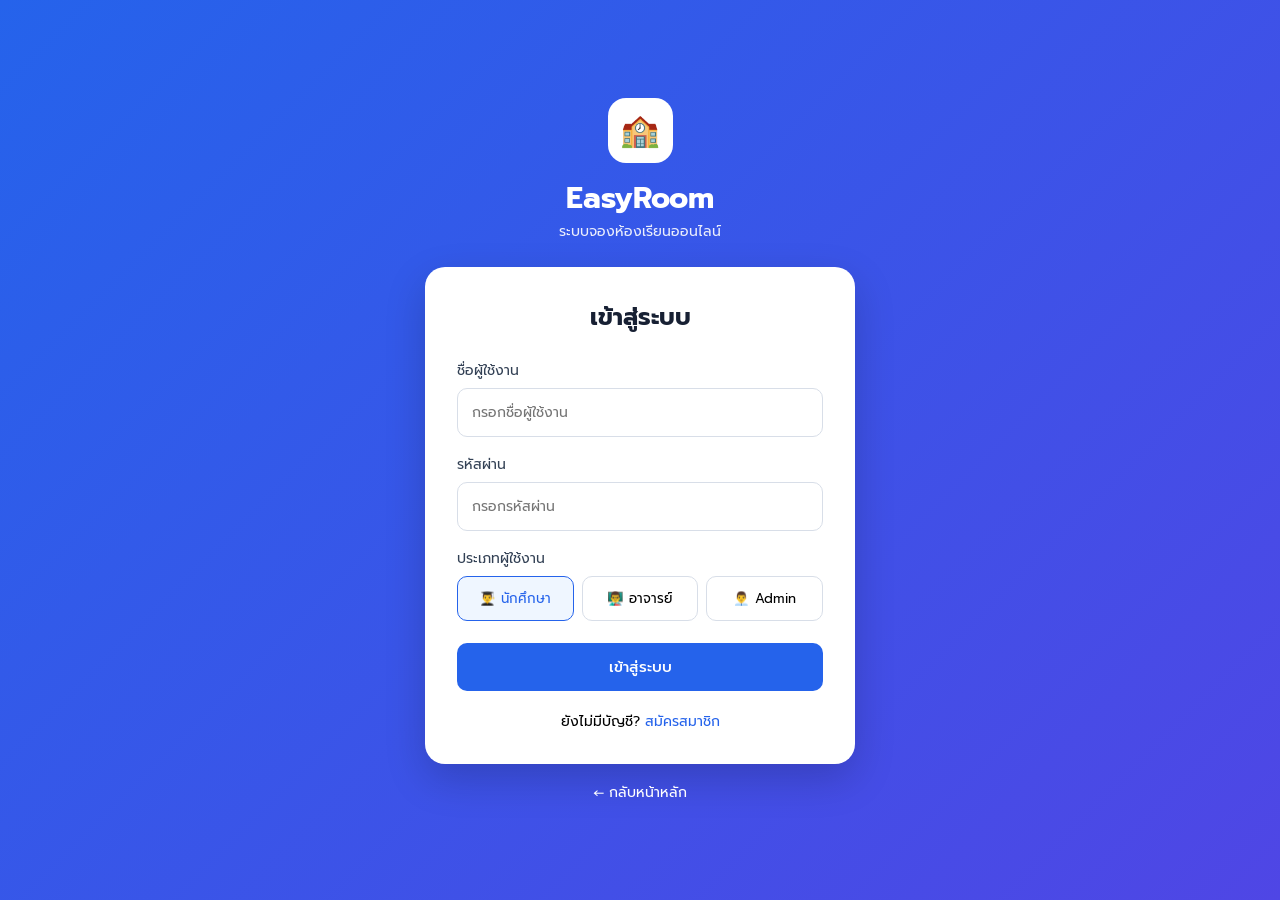
==== dashboard.html @ 4086fd1e "dashboard.html" ====
<!DOCTYPE html>
<html lang="th">
<head>
<meta charset="UTF-8">
<meta name="viewport" content="width=device-width, initial-scale=1.0">

<title>Dashboard | EasyRoom</title>

<style>

@import url('https://fonts.googleapis.com/css2?family=Prompt:wght@300;400;500;600;700&display=swap');

* {
    box-sizing: border-box;
    margin: 0;
    padding: 0;
}

body {
    font-family: 'Prompt', sans-serif;
    background: #f5f7fb;
    color: #172033;
}

/* NAVBAR */

.navbar {
    height: 70px;
    background: white;
    border-bottom: 1px solid #e5e7eb;
    display: flex;
    align-items: center;
    justify-content: space-between;
    padding: 0 6%;
    position: sticky;
    top: 0;
    z-index: 10;
}

.logo {
    display: flex;
    align-items: center;
    gap: 10px;
    color: #2563eb;
    font-size: 22px;
    font-weight: 700;
}

.logo-icon {
    width: 39px;
    height: 39px;
    background: #2563eb;
    color: white;
    border-radius: 10px;
    display: flex;
    align-items: center;
    justify-content: center;
}

.user-area {
    display: flex;
    align-items: center;
    gap: 14px;
}

.user-name {
    font-size: 14px;
}

.logout {
    border: none;
    background: #fee2e2;
    color: #b91c1c;
    padding: 9px 14px;
    border-radius: 9px;
    cursor: pointer;
    font-family: inherit;
}

/* HEADER */

.header {
    background: linear-gradient(135deg,#2563eb,#4f46e5);
    color: white;
    padding: 42px 6%;
}

.header-inner {
    max-width: 1150px;
    margin: auto;
}

.header h1 {
    font-size: 30px;
}

.header p {
    margin-top: 7px;
    opacity: .9;
}

/* CONTENT */

.container {
    max-width: 1150px;
    margin: auto;
    padding: 30px 20px;
}

/* STATS */

.stats {
    display: grid;
    grid-template-columns: repeat(4,1fr);
    gap: 18px;
    margin-bottom: 25px;
}

.stat {
    background: white;
    padding: 21px;
    border-radius: 15px;
    box-shadow: 0 4px 18px rgba(15,23,42,.05);
}

.stat-label {
    color: #64748b;
    font-size: 13px;
}

.stat-number {
    display: block;
    font-size: 28px;
    font-weight: 600;
    margin-top: 5px;
}

/* PANELS */

.panel {
    background: white;
    border-radius: 16px;
    padding: 23px;
    margin-bottom: 22px;
    box-shadow: 0 4px 18px rgba(15,23,42,.05);
}

.panel-title {
    font-size: 19px;
    margin-bottom: 18px;
}

/* SEARCH */

.search {
    display: grid;
    grid-template-columns: 1.5fr 1fr 1fr auto;
    gap: 10px;
    margin-bottom: 20px;
}

input,
select {
    width: 100%;
    padding: 11px 13px;
    border: 1px solid #d8dee8;
    border-radius: 9px;
    outline: none;
    font-family: inherit;
}

input:focus,
select:focus {
    border-color: #2563eb;
}

.btn {
    border: none;
    border-radius: 9px;
    padding: 11px 16px;
    font-family: inherit;
    cursor: pointer;
}

.primary {
    background: #2563eb;
    color: white;
}

.primary:hover {
    background: #1d4ed8;
}

/* ROOM */

.rooms {
    display: grid;
    grid-template-columns: repeat(3,1fr);
    gap: 18px;
}

.room {
    border: 1px solid #e8ebf0;
    border-radius: 14px;
    overflow: hidden;
}

.room-top {
    height: 110px;
    background: linear-gradient(135deg,#dbeafe,#e0e7ff);
    display: flex;
    justify-content: center;
    align-items: center;
    font-size: 42px;
}

.room-body {
    padding: 17px;
}

.room-body h3 {
    margin-bottom: 8px;
}

.detail {
    color: #64748b;
    font-size: 13px;
    margin: 5px 0;
}

.status {
    display: inline-block;
    margin: 9px 0;
    padding: 5px 10px;
    border-radius: 20px;
    font-size: 12px;
}

.available {
    background: #dcfce7;
    color: #15803d;
}

.pending {
    background: #fef3c7;
    color: #a16207;
}

.booked {
    background: #fee2e2;
    color: #b91c1c;
}

/* TABLE */

.table-wrapper {
    overflow-x: auto;
}

table {
    width: 100%;
    border-collapse: collapse;
}

th,
td {
    padding: 13px;
    border-bottom: 1px solid #edf0f4;
    text-align: left;
    font-size: 13px;
}

th {
    background: #f8fafc;
}

.cancel {
    background: #ef4444;
    color: white;
}

/* ADMIN */

.admin {
    display: none;
}

.admin-buttons {
    display: flex;
    flex-wrap: wrap;
    gap: 10px;
}

/* EMPTY */

.empty {
    text-align: center;
    padding: 30px;
    color: #94a3b8;
}

/* RESPONSIVE */

@media(max-width:850px) {

    .stats {
        grid-template-columns: repeat(2,1fr);
    }

    .rooms {
        grid-template-columns: 1fr;
    }

    .search {
        grid-template-columns: 1fr;
    }
}

@media(max-width:550px) {

    .navbar {
        padding: 0 18px;
    }

    .user-name {
        display: none;
    }

    .stats {
        grid-template-columns: 1fr;
    }

    .header {
        padding: 35px 20px;
    }

}

</style>
</head>

<body>


<!-- NAVBAR -->

<nav class="navbar">

    <div class="logo">

        <div class="logo-icon">
            🏫
        </div>

        EasyRoom

    </div>


    <div class="user-area">

        <span
            class="user-name"
            id="userName">
            ผู้ใช้งาน
        </span>

        <button
            class="logout"
            onclick="logout()">

            ออกจากระบบ

        </button>

    </div>

</nav>


<!-- HEADER -->

<header class="header">

    <div class="header-inner">

        <h1 id="dashboardTitle">
            Dashboard
        </h1>

        <p id="welcome">
            ระบบจัดการห้องเรียน
        </p>

    </div>

</header>


<!-- CONTENT -->

<main class="container">


    <!-- STATISTICS -->

    <section class="stats">

        <div class="stat">

            <span class="stat-label">
                ห้องทั้งหมด
            </span>

            <strong
                class="stat-number"
                id="totalRooms">
                0
            </strong>

        </div>


        <div class="stat">

            <span class="stat-label">
                ห้องว่าง
            </span>

            <strong
                class="stat-number"
                id="availableRooms">
                0
            </strong>

        </div>


        <div class="stat">

            <span class="stat-label">
                การจองของฉัน
            </span>

            <strong
                class="stat-number"
                id="myBookings">
                0
            </strong>

        </div>


        <div class="stat">

            <span class="stat-label">
                สิทธิ์ผู้ใช้งาน
            </span>

            <strong
                class="stat-number"
                style="font-size:19px"
                id="userRole">
                -
            </strong>

        </div>

    </section>


    <!-- ROOM SEARCH -->

    <section class="panel">

        <h2 class="panel-title">
            🔎 ค้นหาห้องเรียน
        </h2>


        <div class="search">

            <input
                id="search"
                placeholder="ค้นหาชื่อห้อง..."
            >


            <select id="building">

                <option value="">
                    ทุกอาคาร
                </option>

                <option value="อาคาร 1">
                    อาคาร 1
                </option>

                <option value="อาคาร 2">
                    อาคาร 2
                </option>

                <option value="อาคาร 3">
                    อาคาร 3
                </option>

            </select>


            <select id="type">

                <option value="">
                    ทุกประเภท
                </option>

                <option value="ห้องเรียน">
                    ห้องเรียน
                </option>

                <option value="ห้องคอมพิวเตอร์">
                    ห้องคอมพิวเตอร์
                </option>

                <option value="ห้องประชุม">
                    ห้องประชุม
                </option>

            </select>


            <button
                class="btn primary"
                onclick="searchRooms()">

                ค้นหา

            </button>

        </div>


        <div
            class="rooms"
            id="roomList">
        </div>

    </section>


    <!-- BOOKINGS -->

    <section class="panel">

        <h2 class="panel-title">
            📅 รายการจองของฉัน
        </h2>


        <div
            class="table-wrapper"
            id="bookingTable">
        </div>

    </section>


    <!-- ADMIN -->

    <section
        class="panel admin"
        id="adminPanel">

        <h2 class="panel-title">
            ⚙️ การจัดการระบบ
        </h2>


        <div class="admin-buttons">

            <button
                class="btn primary"
                onclick="adminMessage('ผู้ใช้งาน')">

                👥 จัดการผู้ใช้งาน

            </button>


            <button
                class="btn primary"
                onclick="adminMessage('ห้องเรียน')">

                🚪 จัดการห้องเรียน

            </button>


            <button
                class="btn primary"
                onclick="adminMessage('อาคาร')">

                🏢 จัดการอาคาร

            </button>


            <button
                class="btn primary"
                onclick="adminMessage('ประเภทห้อง')">

                🗂️ ประเภทห้อง

            </button>


            <button
                class="btn primary"
                onclick="adminMessage('รายงาน')">

                📊 รายงาน

            </button>

        </div>

    </section>

</main>


<script>

/* -----------------------------
   ROOM DATA
----------------------------- */

const rooms = [

    {
        id: 1,
        name: "ห้อง 101",
        building: "อาคาร 1",
        type: "ห้องเรียน",
        capacity: 40,
        icon: "🏫"
    },

    {
        id: 2,
        name: "ห้อง 102",
        building: "อาคาร 1",
        type: "ห้องเรียน",
        capacity: 40,
        icon: "🏫"
    },

    {
        id: 3,
        name: "ห้องคอม 201",
        building: "อาคาร 2",
        type: "ห้องคอมพิวเตอร์",
        capacity: 35,
        icon: "💻"
    },

    {
        id: 4,
        name: "ห้องคอม 202",
        building: "อาคาร 2",
        type: "ห้องคอมพิวเตอร์",
        capacity: 35,
        icon: "💻"
    },

    {
        id: 5,
        name: "ห้องประชุม 301",
        building: "อาคาร 3",
        type: "ห้องประชุม",
        capacity: 80,
        icon: "👥"
    },

    {
        id: 6,
        name: "ห้องประชุม 302",
        building: "อาคาร 3",
        type: "ห้องประชุม",
        capacity: 60,
        icon: "👥"
    }

];


/* -----------------------------
   USER
----------------------------- */

const user =
    JSON.parse(
        localStorage.getItem(
            "easyroom_user"
        ) || "null"
    );


if (!user) {

    window.location.href =
        "login.html";

}


/* -----------------------------
   BOOKINGS
----------------------------- */

let bookings =
    JSON.parse(
        localStorage.getItem(
            "easyroom_bookings"
        ) || "[]"
    );


/* -----------------------------
   DISPLAY USER
----------------------------- */

document.getElementById(
    "userName"
).textContent =
    user ? user.name : "";


document.getElementById(
    "dashboardTitle"
).textContent =
    user
    ? user.roleName + " Dashboard"
    : "Dashboard";


document.getElementById(
    "welcome"
).textContent =
    user
    ? "ยินดีต้อนรับคุณ " + user.name
    : "";


document.getElementById(
    "userRole"
).textContent =
    user
    ? user.roleName
    : "-";


/* -----------------------------
   ADMIN
----------------------------- */

if (
    user &&
    user.role === "admin"
) {

    document.getElementById(
        "adminPanel"
    ).style.display = "block";

}


/* -----------------------------
   ROOM RENDER
----------------------------- */

function renderRooms(list = rooms) {

    const container =
        document.getElementById(
            "roomList"
        );


    if (list.length === 0) {

        container.innerHTML =
            `<div class="empty">
                ไม่พบห้องที่ค้นหา
            </div>`;

        return;

    }


    container.innerHTML =
        list.map(room => {

            const booked =
                bookings.some(
                    booking =>
                        booking.roomId === room.id
                );


            return `

                <div class="room">

                    <div class="room-top">
                        ${room.icon}
                    </div>

                    <div class="room-body">

                        <h3>
                            ${room.name}
                        </h3>

                        <div class="detail">
                            🏢 ${room.building}
                        </div>

                        <div class="detail">
                            📚 ${room.type}
                        </div>

                        <div class="detail">
                            👥 รองรับ ${room.capacity} คน
                        </div>


                        <span
                            class="status ${
                                booked
                                ? "booked"
                                : "available"
                            }">

                            ${
                                booked
                                ? "ไม่ว่าง"
                                : "ว่าง"
                            }

                        </span>


                        <br>


                        <button
                            class="btn ${
                                booked
                                ? "cancel"
                                : "primary"
                            }"
                            onclick="${
                                booked
                                ? `viewBooking(${room.id})`
                                : `bookRoom(${room.id})`
                            }">

                            ${
                                booked
                                ? "ดูการจอง"
                                : "จองห้องนี้"
                            }

                        </button>

                    </div>

                </div>

            `;

        }).join("");


    updateStats();

}


/* -----------------------------
   SEARCH
----------------------------- */

function searchRooms() {

    const keyword =
        document.getElementById(
            "search"
        ).value
        .toLowerCase();


    const building =
        document.getElementById(
            "building"
        ).value;


    const type =
        document.getElementById(
            "type"
        ).value;


    const result =
        rooms.filter(room => {

            return (

                room.name
                    .toLowerCase()
                    .includes(keyword)

                &&

                (
                    !building ||
                    room.building === building
                )

                &&

                (
                    !type ||
                    room.type === type
                )

            );

        });


    renderRooms(result);

}


/* -----------------------------
   BOOK ROOM
----------------------------- */

function bookRoom(roomId) {

    const room =
        rooms.find(
            item => item.id === roomId
        );


    const date =
        prompt(
            "กรอกวันที่ต้องการจอง เช่น 2026-08-15"
        );


    if (!date) return;


    const start =
        prompt(
            "กรอกเวลาเริ่ม เช่น 09:00"
        );


    if (!start) return;


    const end =
        prompt(
            "กรอกเวลาสิ้นสุด เช่น 11:00"
        );


    if (!end) return;


    if (start >= end) {

        alert(
            "เวลาสิ้นสุดต้องมากกว่าเวลาเริ่ม"
        );

        return;

    }


    const duplicate =
        bookings.some(
            booking =>

                booking.roomId === roomId
                &&
                booking.date === date
                &&
                start < booking.end
                &&
                end > booking.start
        );


    if (duplicate) {

        alert(
            "ช่วงเวลานี้มีผู้จองห้องแล้ว"
        );

        return;

    }


    const booking = {

        id: Date.now(),

        roomId: roomId,

        roomName: room.name,

        username: user.name,

        date: date,

        start: start,

        end: end,

        status:
            user.role === "admin"
            ? "อนุมัติแล้ว"
            : "รออนุมัติ"

    };


    bookings.push(booking);


    localStorage.setItem(
        "easyroom_bookings",
        JSON.stringify(bookings)
    );


    alert(
        "ส่งคำขอจองห้องเรียบร้อยแล้ว"
    );


    renderRooms();

    renderBookings();

    updateStats();

}


/* -----------------------------
   BOOKINGS TABLE
----------------------------- */

function renderBookings() {

    const container =
        document.getElementById(
            "bookingTable"
        );


    let list;


    if (
        user &&
        user.role === "admin"
    ) {

        list = bookings;

    } else {

        list =
            bookings.filter(
                booking =>
                    booking.username ===
                    user.name
            );

    }


    document.getElementById(
        "myBookings"
    ).textContent =
        list.length;


    if (list.length === 0) {

        container.innerHTML =
            `<div class="empty">
                ยังไม่มีรายการจอง
            </div>`;

        return;

    }


    container.innerHTML = `

        <table>

            <thead>

                <tr>

                    <th>ห้อง</th>
                    <th>ผู้จอง</th>
                    <th>วันที่</th>
                    <th>เวลา</th>
                    <th>สถานะ</th>
                    <th>จัดการ</th>

                </tr>

            </thead>

            <tbody>

                ${
                    list.map(
                        booking => `

                        <tr>

                            <td>
                                ${booking.roomName}
                            </td>

                            <td>
                                ${booking.username}
                            </td>

                            <td>
                                ${booking.date}
                            </td>

                            <td>
                                ${booking.start}
                                -
                                ${booking.end}
                            </td>

                            <td>

                                <span
                                    class="status ${
                                        booking.status ===
                                        "อนุมัติแล้ว"
                                        ? "available"
                                        : "pending"
                                    }">

                                    ${booking.status}

                                </span>

                            </td>

                            <td>

                                <button
                                    class="btn cancel"
                                    onclick="cancelBooking(${booking.id})">

                                    ยกเลิก

                                </button>

                            </td>

                        </tr>

                    `
                    ).join("")
                }

            </tbody>

        </table>

    `;

}


/* -----------------------------
   CANCEL
----------------------------- */

function cancelBooking(id) {

    if (
        !confirm(
            "ต้องการยกเลิกการจองนี้หรือไม่?"
        )
    ) {

        return;

    }


    bookings =
        bookings.filter(
            booking =>
                booking.id !== id
        );


    localStorage.setItem(
        "easyroom_bookings",
        JSON.stringify(bookings)
    );


    renderRooms();

    renderBookings();

    updateStats();

}


/* -----------------------------
   VIEW BOOKING
----------------------------- */

function viewBooking(roomId) {

    const booking =
        bookings.find(
            item =>
                item.roomId === roomId
        );


    if (!booking) {

        alert(
            "ไม่พบข้อมูลการจอง"
        );

        return;

    }


    alert(

        "ห้อง: " +
        booking.roomName +

        "\nผู้จอง: " +
        booking.username +

        "\nวันที่: " +
        booking.date +

        "\nเวลา: " +
        booking.start +
        " - " +
        booking.end +

        "\nสถานะ: " +
        booking.status

    );

}


/* -----------------------------
   STATS
----------------------------- */

function updateStats() {

    const booked =
        new Set(
            bookings.map(
                booking =>
                    booking.roomId
            )
        ).size;


    document.getElementById(
        "totalRooms"
    ).textContent =
        rooms.length;


    document.getElementById(
        "availableRooms"
    ).textContent =
        rooms.length - booked;

}


/* -----------------------------
   ADMIN
----------------------------- */

function adminMessage(name) {

    alert(

        "เมนูจัดการ" +
        name +
        "\n\n" +
        "ส่วนนี้จะเชื่อมต่อฐานข้อมูลจริงในขั้นตอน Backend"

    );

}


/* -----------------------------
   LOGOUT
----------------------------- */

function logout() {

    localStorage.removeItem(
        "easyroom_user"
    );

    window.location.href =
        "login.html";

}


/* -----------------------------
   START
----------------------------- */

renderRooms();

renderBookings();

updateStats();

</script>

</body>
</html>
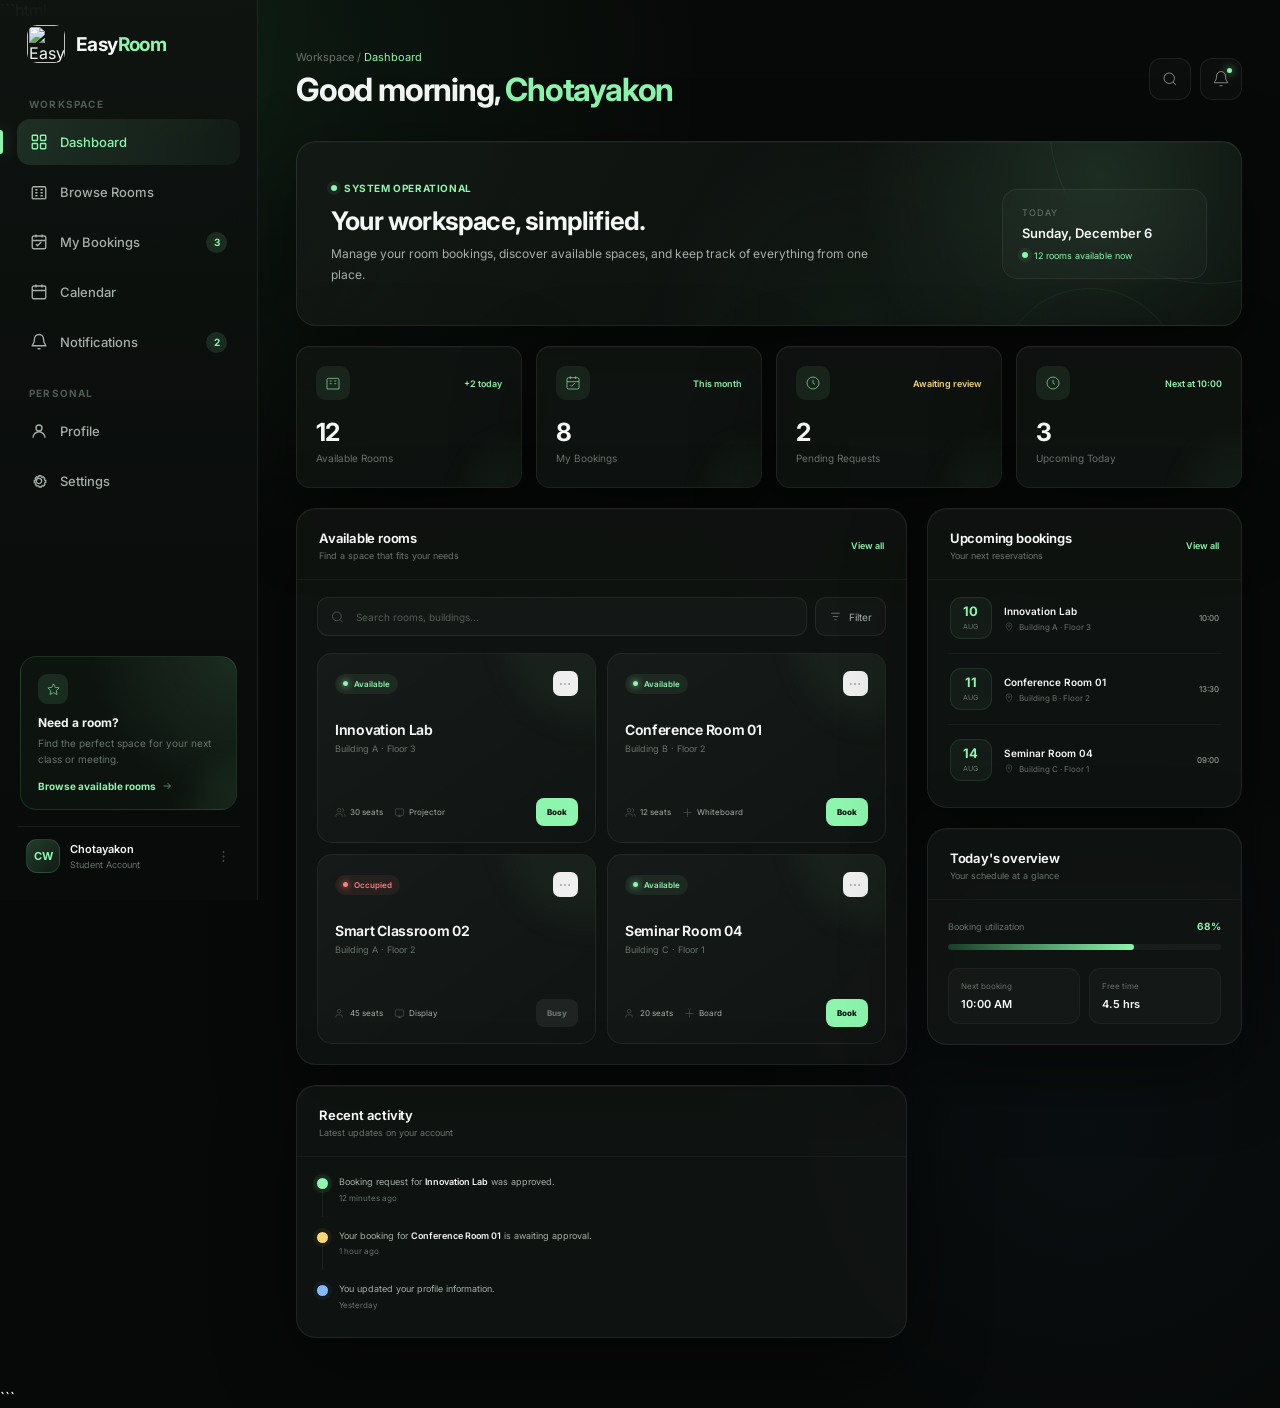
==== commit 98f9bab8: "dashboard.html 04" ====
--- a/dashboard.html
+++ b/dashboard.html
@@ -1,1375 +1,3234 @@
+```html
 <!DOCTYPE html>
-<html lang="th">
+<html lang="en">
 <head>
-<meta charset="UTF-8">
-<meta name="viewport" content="width=device-width, initial-scale=1.0">
-
-<title>Dashboard | EasyRoom</title>
-
-<style>
-
-@import url('https://fonts.googleapis.com/css2?family=Prompt:wght@300;400;500;600;700&display=swap');
-
-* {
-    box-sizing: border-box;
-    margin: 0;
-    padding: 0;
-}
-
-body {
-    font-family: 'Prompt', sans-serif;
-    background: #f5f7fb;
-    color: #172033;
-}
-
-/* NAVBAR */
-
-.navbar {
-    height: 70px;
-    background: white;
-    border-bottom: 1px solid #e5e7eb;
-    display: flex;
-    align-items: center;
-    justify-content: space-between;
-    padding: 0 6%;
-    position: sticky;
-    top: 0;
-    z-index: 10;
-}
-
-.logo {
-    display: flex;
-    align-items: center;
-    gap: 10px;
-    color: #2563eb;
-    font-size: 22px;
-    font-weight: 700;
-}
-
-.logo-icon {
-    width: 39px;
-    height: 39px;
-    background: #2563eb;
-    color: white;
-    border-radius: 10px;
-    display: flex;
-    align-items: center;
-    justify-content: center;
-}
-
-.user-area {
-    display: flex;
-    align-items: center;
-    gap: 14px;
-}
-
-.user-name {
-    font-size: 14px;
-}
-
-.logout {
-    border: none;
-    background: #fee2e2;
-    color: #b91c1c;
-    padding: 9px 14px;
-    border-radius: 9px;
-    cursor: pointer;
-    font-family: inherit;
-}
-
-/* HEADER */
-
-.header {
-    background: linear-gradient(135deg,#2563eb,#4f46e5);
-    color: white;
-    padding: 42px 6%;
-}
-
-.header-inner {
-    max-width: 1150px;
-    margin: auto;
-}
-
-.header h1 {
-    font-size: 30px;
-}
-
-.header p {
-    margin-top: 7px;
-    opacity: .9;
-}
-
-/* CONTENT */
-
-.container {
-    max-width: 1150px;
-    margin: auto;
-    padding: 30px 20px;
-}
-
-/* STATS */
-
-.stats {
-    display: grid;
-    grid-template-columns: repeat(4,1fr);
-    gap: 18px;
-    margin-bottom: 25px;
-}
-
-.stat {
-    background: white;
-    padding: 21px;
-    border-radius: 15px;
-    box-shadow: 0 4px 18px rgba(15,23,42,.05);
-}
-
-.stat-label {
-    color: #64748b;
-    font-size: 13px;
-}
-
-.stat-number {
-    display: block;
-    font-size: 28px;
-    font-weight: 600;
-    margin-top: 5px;
-}
-
-/* PANELS */
-
-.panel {
-    background: white;
-    border-radius: 16px;
-    padding: 23px;
-    margin-bottom: 22px;
-    box-shadow: 0 4px 18px rgba(15,23,42,.05);
-}
-
-.panel-title {
-    font-size: 19px;
-    margin-bottom: 18px;
-}
-
-/* SEARCH */
-
-.search {
-    display: grid;
-    grid-template-columns: 1.5fr 1fr 1fr auto;
-    gap: 10px;
-    margin-bottom: 20px;
-}
-
-input,
-select {
-    width: 100%;
-    padding: 11px 13px;
-    border: 1px solid #d8dee8;
-    border-radius: 9px;
-    outline: none;
-    font-family: inherit;
-}
-
-input:focus,
-select:focus {
-    border-color: #2563eb;
-}
-
-.btn {
-    border: none;
-    border-radius: 9px;
-    padding: 11px 16px;
-    font-family: inherit;
-    cursor: pointer;
-}
-
-.primary {
-    background: #2563eb;
-    color: white;
-}
-
-.primary:hover {
-    background: #1d4ed8;
-}
-
-/* ROOM */
-
-.rooms {
-    display: grid;
-    grid-template-columns: repeat(3,1fr);
-    gap: 18px;
-}
-
-.room {
-    border: 1px solid #e8ebf0;
-    border-radius: 14px;
-    overflow: hidden;
-}
-
-.room-top {
-    height: 110px;
-    background: linear-gradient(135deg,#dbeafe,#e0e7ff);
-    display: flex;
-    justify-content: center;
-    align-items: center;
-    font-size: 42px;
-}
-
-.room-body {
-    padding: 17px;
-}
-
-.room-body h3 {
-    margin-bottom: 8px;
-}
-
-.detail {
-    color: #64748b;
-    font-size: 13px;
-    margin: 5px 0;
-}
-
-.status {
-    display: inline-block;
-    margin: 9px 0;
-    padding: 5px 10px;
-    border-radius: 20px;
-    font-size: 12px;
-}
-
-.available {
-    background: #dcfce7;
-    color: #15803d;
-}
-
-.pending {
-    background: #fef3c7;
-    color: #a16207;
-}
-
-.booked {
-    background: #fee2e2;
-    color: #b91c1c;
-}
-
-/* TABLE */
-
-.table-wrapper {
-    overflow-x: auto;
-}
-
-table {
-    width: 100%;
-    border-collapse: collapse;
-}
-
-th,
-td {
-    padding: 13px;
-    border-bottom: 1px solid #edf0f4;
-    text-align: left;
-    font-size: 13px;
-}
-
-th {
-    background: #f8fafc;
-}
-
-.cancel {
-    background: #ef4444;
-    color: white;
-}
-
-/* ADMIN */
-
-.admin {
-    display: none;
-}
-
-.admin-buttons {
-    display: flex;
-    flex-wrap: wrap;
-    gap: 10px;
-}
-
-/* EMPTY */
-
-.empty {
-    text-align: center;
-    padding: 30px;
-    color: #94a3b8;
-}
-
-/* RESPONSIVE */
-
-@media(max-width:850px) {
-
-    .stats {
-        grid-template-columns: repeat(2,1fr);
-    }
-
-    .rooms {
-        grid-template-columns: 1fr;
-    }
-
-    .search {
-        grid-template-columns: 1fr;
-    }
-}
-
-@media(max-width:550px) {
-
-    .navbar {
-        padding: 0 18px;
-    }
-
-    .user-name {
-        display: none;
-    }
-
-    .stats {
-        grid-template-columns: 1fr;
-    }
-
-    .header {
-        padding: 35px 20px;
-    }
-
-}
-
-</style>
+    <meta charset="UTF-8">
+    <meta name="viewport" content="width=device-width, initial-scale=1.0">
+
+    <title>Dashboard — EasyRoom</title>
+
+    <link rel="preconnect" href="https://fonts.googleapis.com">
+    <link rel="preconnect" href="https://fonts.gstatic.com" crossorigin>
+    <link href="https://fonts.googleapis.com/css2?family=Inter:wght@400;500;600;700;800&display=swap" rel="stylesheet">
+
+    <style>
+        /* =========================================================
+           EASYROOM — PREMIUM DASHBOARD
+           ========================================================= */
+
+        :root {
+            --bg: #070908;
+            --bg-soft: #0b0e0c;
+            --panel: rgba(18, 23, 20, 0.72);
+            --panel-strong: rgba(21, 27, 24, 0.88);
+            --border: rgba(255, 255, 255, 0.075);
+            --border-hover: rgba(144, 255, 185, 0.22);
+
+            --text: #f4f7f5;
+            --text-soft: #a6afa9;
+            --text-muted: #69736d;
+
+            --green: #8df5ae;
+            --green-strong: #55e985;
+            --green-dark: #183d26;
+
+            --yellow: #f6d878;
+            --red: #ff7d7d;
+            --blue: #83b9ff;
+
+            --sidebar-width: 258px;
+            --radius: 20px;
+            --radius-small: 14px;
+
+            --shadow:
+                0 25px 80px rgba(0, 0, 0, 0.45),
+                inset 0 1px 0 rgba(255,255,255,0.025);
+        }
+
+        * {
+            margin: 0;
+            padding: 0;
+            box-sizing: border-box;
+        }
+
+        html {
+            scroll-behavior: smooth;
+        }
+
+        body {
+            min-height: 100vh;
+            background:
+                radial-gradient(
+                    circle at 18% 5%,
+                    rgba(94, 235, 137, 0.07),
+                    transparent 28%
+                ),
+                radial-gradient(
+                    circle at 85% 80%,
+                    rgba(87, 163, 255, 0.035),
+                    transparent 25%
+                ),
+                var(--bg);
+
+            color: var(--text);
+            font-family: "Inter", sans-serif;
+            overflow-x: hidden;
+        }
+
+        body::before {
+            content: "";
+            position: fixed;
+            inset: 0;
+            pointer-events: none;
+            background:
+                linear-gradient(
+                    90deg,
+                    rgba(255,255,255,0.012) 1px,
+                    transparent 1px
+                ),
+                linear-gradient(
+                    rgba(255,255,255,0.012) 1px,
+                    transparent 1px
+                );
+            background-size: 60px 60px;
+            mask-image: linear-gradient(to bottom, black, transparent 85%);
+            opacity: 0.35;
+            z-index: -1;
+        }
+
+        ::selection {
+            background: rgba(141, 245, 174, 0.22);
+            color: white;
+        }
+
+        button,
+        input {
+            font: inherit;
+        }
+
+        button {
+            border: 0;
+        }
+
+        a {
+            color: inherit;
+            text-decoration: none;
+        }
+
+
+        /* =========================================================
+           AMBIENT LIGHT
+           ========================================================= */
+
+        .ambient {
+            position: fixed;
+            width: 500px;
+            height: 500px;
+            border-radius: 50%;
+            background: rgba(103, 244, 143, 0.045);
+            filter: blur(100px);
+            pointer-events: none;
+            transform: translate(-50%, -50%);
+            z-index: -1;
+        }
+
+
+        /* =========================================================
+           SIDEBAR
+           ========================================================= */
+
+        .sidebar {
+            position: fixed;
+            left: 0;
+            top: 0;
+            bottom: 0;
+            width: var(--sidebar-width);
+
+            display: flex;
+            flex-direction: column;
+
+            padding: 25px 17px;
+
+            background:
+                linear-gradient(
+                    180deg,
+                    rgba(15, 19, 17, 0.92),
+                    rgba(8, 11, 9, 0.96)
+                );
+
+            border-right: 1px solid var(--border);
+
+            backdrop-filter: blur(24px);
+            -webkit-backdrop-filter: blur(24px);
+
+            z-index: 100;
+            transition: transform 0.35s ease;
+        }
+
+        .brand {
+            display: flex;
+            align-items: center;
+            gap: 11px;
+            padding: 0 10px 28px;
+        }
+
+        .brand img {
+            width: 38px;
+            height: 38px;
+            object-fit: contain;
+            border-radius: 10px;
+        }
+
+        .brand-text {
+            font-size: 19px;
+            font-weight: 700;
+            letter-spacing: -0.6px;
+        }
+
+        .brand-text span {
+            color: var(--green);
+        }
+
+        .nav-label {
+            padding: 0 12px;
+            margin: 7px 0 9px;
+
+            font-size: 10px;
+            font-weight: 700;
+            text-transform: uppercase;
+            letter-spacing: 1.2px;
+            color: #505a54;
+        }
+
+        .nav {
+            display: flex;
+            flex-direction: column;
+            gap: 4px;
+        }
+
+        .nav-item {
+            position: relative;
+
+            display: flex;
+            align-items: center;
+            gap: 12px;
+
+            height: 46px;
+            padding: 0 13px;
+
+            border-radius: 13px;
+
+            color: var(--text-soft);
+            font-size: 13px;
+            font-weight: 500;
+
+            transition:
+                background 0.25s ease,
+                color 0.25s ease,
+                transform 0.25s ease;
+        }
+
+        .nav-item svg {
+            width: 18px;
+            height: 18px;
+            stroke-width: 1.8;
+            flex-shrink: 0;
+        }
+
+        .nav-item:hover {
+            background: rgba(255,255,255,0.035);
+            color: white;
+            transform: translateX(2px);
+        }
+
+        .nav-item.active {
+            background:
+                linear-gradient(
+                    100deg,
+                    rgba(141,245,174,0.13),
+                    rgba(141,245,174,0.045)
+                );
+
+            color: var(--green);
+        }
+
+        .nav-item.active::before {
+            content: "";
+            position: absolute;
+            left: -17px;
+            width: 3px;
+            height: 24px;
+            border-radius: 0 5px 5px 0;
+            background: var(--green);
+            box-shadow: 0 0 16px rgba(141,245,174,0.45);
+        }
+
+        .nav-badge {
+            margin-left: auto;
+
+            min-width: 21px;
+            height: 21px;
+            padding: 0 6px;
+
+            display: grid;
+            place-items: center;
+
+            border-radius: 20px;
+
+            background: rgba(141,245,174,0.12);
+            color: var(--green);
+
+            font-size: 10px;
+            font-weight: 700;
+        }
+
+        .sidebar-spacer {
+            flex: 1;
+        }
+
+        .upgrade-card {
+            position: relative;
+            overflow: hidden;
+
+            margin: 12px 3px 16px;
+            padding: 17px;
+
+            border: 1px solid rgba(141,245,174,0.12);
+            border-radius: 16px;
+
+            background:
+                radial-gradient(
+                    circle at 100% 0,
+                    rgba(141,245,174,0.11),
+                    transparent 55%
+                ),
+                rgba(141,245,174,0.035);
+        }
+
+        .upgrade-card::after {
+            content: "";
+            position: absolute;
+            width: 100px;
+            height: 100px;
+            right: -55px;
+            bottom: -55px;
+            border-radius: 50%;
+            background: rgba(141,245,174,0.07);
+            filter: blur(15px);
+        }
+
+        .upgrade-icon {
+            width: 30px;
+            height: 30px;
+
+            display: grid;
+            place-items: center;
+
+            margin-bottom: 11px;
+
+            border-radius: 9px;
+
+            background: rgba(141,245,174,0.1);
+            color: var(--green);
+        }
+
+        .upgrade-icon svg {
+            width: 15px;
+        }
+
+        .upgrade-card strong {
+            display: block;
+            margin-bottom: 5px;
+
+            font-size: 12px;
+        }
+
+        .upgrade-card p {
+            color: var(--text-muted);
+            font-size: 10px;
+            line-height: 1.6;
+            margin-bottom: 13px;
+        }
+
+        .upgrade-btn {
+            display: inline-flex;
+            align-items: center;
+            gap: 5px;
+
+            color: var(--green);
+            font-size: 10px;
+            font-weight: 700;
+        }
+
+        .upgrade-btn svg {
+            width: 12px;
+        }
+
+        .user-mini {
+            display: flex;
+            align-items: center;
+            gap: 10px;
+
+            padding: 12px 9px 2px;
+
+            border-top: 1px solid var(--border);
+        }
+
+        .avatar {
+            width: 34px;
+            height: 34px;
+
+            display: grid;
+            place-items: center;
+
+            border-radius: 11px;
+
+            background:
+                linear-gradient(
+                    135deg,
+                    #233c2b,
+                    #101c15
+                );
+
+            border: 1px solid rgba(141,245,174,0.13);
+
+            color: var(--green);
+            font-size: 11px;
+            font-weight: 700;
+        }
+
+        .user-info {
+            min-width: 0;
+            flex: 1;
+        }
+
+        .user-name {
+            font-size: 11px;
+            font-weight: 600;
+
+            white-space: nowrap;
+            overflow: hidden;
+            text-overflow: ellipsis;
+        }
+
+        .user-role {
+            margin-top: 3px;
+            color: var(--text-muted);
+            font-size: 9px;
+        }
+
+        .user-more {
+            color: var(--text-muted);
+            cursor: pointer;
+        }
+
+        .user-more svg {
+            width: 15px;
+        }
+
+
+        /* =========================================================
+           MOBILE HEADER
+           ========================================================= */
+
+        .mobile-header {
+            display: none;
+
+            position: fixed;
+            top: 0;
+            left: 0;
+            right: 0;
+
+            height: 66px;
+            padding: 0 18px;
+
+            align-items: center;
+            justify-content: space-between;
+
+            background: rgba(7,9,8,0.82);
+            border-bottom: 1px solid var(--border);
+
+            backdrop-filter: blur(20px);
+            -webkit-backdrop-filter: blur(20px);
+
+            z-index: 90;
+        }
+
+        .mobile-brand {
+            display: flex;
+            align-items: center;
+            gap: 9px;
+            font-weight: 700;
+            font-size: 17px;
+        }
+
+        .mobile-brand img {
+            width: 31px;
+            height: 31px;
+        }
+
+        .menu-btn {
+            width: 39px;
+            height: 39px;
+
+            display: grid;
+            place-items: center;
+
+            border-radius: 11px;
+            border: 1px solid var(--border);
+
+            background: rgba(255,255,255,0.035);
+            color: white;
+
+            cursor: pointer;
+        }
+
+        .menu-btn svg {
+            width: 18px;
+        }
+
+
+        /* =========================================================
+           MAIN
+           ========================================================= */
+
+        .main {
+            margin-left: var(--sidebar-width);
+            min-height: 100vh;
+            padding: 30px 38px 50px;
+        }
+
+        .topbar {
+            display: flex;
+            align-items: center;
+            justify-content: space-between;
+            gap: 20px;
+
+            margin-bottom: 34px;
+        }
+
+        .breadcrumb {
+            color: var(--text-muted);
+            font-size: 11px;
+            margin-bottom: 8px;
+        }
+
+        .breadcrumb span {
+            color: var(--green);
+        }
+
+        .page-title {
+            font-size: clamp(24px, 2.5vw, 32px);
+            line-height: 1.1;
+            letter-spacing: -1.2px;
+            font-weight: 700;
+        }
+
+        .page-title span {
+            color: var(--green);
+        }
+
+        .top-actions {
+            display: flex;
+            align-items: center;
+            gap: 9px;
+        }
+
+        .icon-btn {
+            position: relative;
+
+            width: 42px;
+            height: 42px;
+
+            display: grid;
+            place-items: center;
+
+            border: 1px solid var(--border);
+            border-radius: 12px;
+
+            background: rgba(255,255,255,0.025);
+            color: var(--text-soft);
+
+            cursor: pointer;
+
+            transition: all 0.25s ease;
+        }
+
+        .icon-btn:hover {
+            color: white;
+            border-color: var(--border-hover);
+            background: rgba(141,245,174,0.05);
+            transform: translateY(-2px);
+        }
+
+        .icon-btn svg {
+            width: 18px;
+        }
+
+        .notification-dot {
+            position: absolute;
+            top: 9px;
+            right: 9px;
+
+            width: 5px;
+            height: 5px;
+
+            border-radius: 50%;
+            background: var(--green);
+            box-shadow: 0 0 9px var(--green);
+        }
+
+
+        /* =========================================================
+           HERO WELCOME
+           ========================================================= */
+
+        .welcome {
+            position: relative;
+            overflow: hidden;
+
+            display: flex;
+            align-items: center;
+            justify-content: space-between;
+            gap: 30px;
+
+            min-height: 185px;
+            padding: 30px 34px;
+
+            margin-bottom: 20px;
+
+            border: 1px solid var(--border);
+            border-radius: var(--radius);
+
+            background:
+                radial-gradient(
+                    circle at 85% 20%,
+                    rgba(141,245,174,0.13),
+                    transparent 30%
+                ),
+                radial-gradient(
+                    circle at 60% 100%,
+                    rgba(67,132,82,0.08),
+                    transparent 35%
+                ),
+                linear-gradient(
+                    120deg,
+                    rgba(19,25,21,0.9),
+                    rgba(12,16,14,0.76)
+                );
+
+            box-shadow: var(--shadow);
+        }
+
+        .welcome::before {
+            content: "";
+            position: absolute;
+            width: 320px;
+            height: 320px;
+            right: -130px;
+            top: -180px;
+
+            border: 1px solid rgba(141,245,174,0.07);
+            border-radius: 50%;
+        }
+
+        .welcome::after {
+            content: "";
+            position: absolute;
+            width: 180px;
+            height: 180px;
+            right: 60px;
+            bottom: -145px;
+
+            border: 1px solid rgba(141,245,174,0.06);
+            border-radius: 50%;
+        }
+
+        .welcome-content {
+            position: relative;
+            z-index: 2;
+        }
+
+        .eyebrow {
+            display: inline-flex;
+            align-items: center;
+            gap: 7px;
+
+            margin-bottom: 11px;
+
+            color: var(--green);
+            font-size: 10px;
+            font-weight: 700;
+            letter-spacing: 0.6px;
+            text-transform: uppercase;
+        }
+
+        .status-pulse {
+            width: 6px;
+            height: 6px;
+
+            border-radius: 50%;
+            background: var(--green);
+
+            box-shadow: 0 0 0 4px rgba(141,245,174,0.07);
+        }
+
+        .welcome h2 {
+            font-size: clamp(20px, 2vw, 27px);
+            letter-spacing: -0.8px;
+            margin-bottom: 8px;
+        }
+
+        .welcome p {
+            max-width: 560px;
+            color: var(--text-soft);
+            font-size: 12px;
+            line-height: 1.7;
+        }
+
+        .welcome-meta {
+            position: relative;
+            z-index: 2;
+
+            min-width: 205px;
+            padding: 17px 19px;
+
+            border: 1px solid rgba(255,255,255,0.065);
+            border-radius: 15px;
+
+            background: rgba(255,255,255,0.025);
+            backdrop-filter: blur(12px);
+        }
+
+        .meta-label {
+            color: var(--text-muted);
+            font-size: 9px;
+            text-transform: uppercase;
+            letter-spacing: 0.9px;
+            margin-bottom: 7px;
+        }
+
+        .meta-date {
+            font-size: 13px;
+            font-weight: 600;
+        }
+
+        .meta-status {
+            display: flex;
+            align-items: center;
+            gap: 6px;
+
+            margin-top: 9px;
+
+            color: var(--green);
+            font-size: 9px;
+        }
+
+
+        /* =========================================================
+           STATS
+           ========================================================= */
+
+        .stats {
+            display: grid;
+            grid-template-columns: repeat(4, 1fr);
+            gap: 14px;
+
+            margin-bottom: 20px;
+        }
+
+        .stat-card {
+            position: relative;
+            overflow: hidden;
+
+            min-height: 142px;
+            padding: 19px;
+
+            border: 1px solid var(--border);
+            border-radius: var(--radius-small);
+
+            background: var(--panel);
+
+            box-shadow: var(--shadow);
+
+            transition:
+                transform 0.3s ease,
+                border-color 0.3s ease,
+                background 0.3s ease;
+        }
+
+        .stat-card:hover {
+            transform: translateY(-4px);
+            border-color: var(--border-hover);
+            background: var(--panel-strong);
+        }
+
+        .stat-card::after {
+            content: "";
+            position: absolute;
+            width: 100px;
+            height: 100px;
+            right: -45px;
+            bottom: -55px;
+
+            border-radius: 50%;
+            background: rgba(141,245,174,0.04);
+            filter: blur(15px);
+        }
+
+        .stat-top {
+            display: flex;
+            align-items: center;
+            justify-content: space-between;
+            margin-bottom: 17px;
+        }
+
+        .stat-icon {
+            width: 34px;
+            height: 34px;
+
+            display: grid;
+            place-items: center;
+
+            border-radius: 10px;
+
+            background: rgba(141,245,174,0.075);
+            color: var(--green);
+        }
+
+        .stat-icon svg {
+            width: 16px;
+        }
+
+        .stat-change {
+            font-size: 9px;
+            font-weight: 600;
+            color: var(--green);
+        }
+
+        .stat-number {
+            font-size: 25px;
+            font-weight: 700;
+            letter-spacing: -1px;
+        }
+
+        .stat-title {
+            margin-top: 5px;
+            color: var(--text-muted);
+            font-size: 10px;
+        }
+
+
+        /* =========================================================
+           CONTENT GRID
+           ========================================================= */
+
+        .content-grid {
+            display: grid;
+            grid-template-columns: minmax(0, 1.55fr) minmax(300px, 0.8fr);
+            gap: 20px;
+        }
+
+        .section-card {
+            border: 1px solid var(--border);
+            border-radius: var(--radius);
+
+            background: var(--panel);
+
+            box-shadow: var(--shadow);
+
+            overflow: hidden;
+        }
+
+        .section-header {
+            display: flex;
+            align-items: center;
+            justify-content: space-between;
+
+            padding: 21px 22px 18px;
+
+            border-bottom: 1px solid rgba(255,255,255,0.045);
+        }
+
+        .section-title {
+            font-size: 13px;
+            font-weight: 650;
+            letter-spacing: -0.2px;
+        }
+
+        .section-subtitle {
+            margin-top: 4px;
+            color: var(--text-muted);
+            font-size: 9px;
+        }
+
+        .view-all {
+            color: var(--green);
+            font-size: 9px;
+            font-weight: 600;
+        }
+
+
+        /* =========================================================
+           ROOM SEARCH
+           ========================================================= */
+
+        .room-tools {
+            display: flex;
+            gap: 8px;
+            padding: 17px 20px;
+        }
+
+        .search-box {
+            position: relative;
+            flex: 1;
+        }
+
+        .search-box svg {
+            position: absolute;
+            left: 13px;
+            top: 50%;
+            transform: translateY(-50%);
+
+            width: 15px;
+            color: var(--text-muted);
+        }
+
+        .search-box input {
+            width: 100%;
+            height: 39px;
+
+            padding: 0 13px 0 38px;
+
+            outline: none;
+
+            border: 1px solid rgba(255,255,255,0.065);
+            border-radius: 11px;
+
+            background: rgba(255,255,255,0.025);
+            color: white;
+
+            font-size: 10px;
+
+            transition: border 0.25s ease, background 0.25s ease;
+        }
+
+        .search-box input::placeholder {
+            color: #555e58;
+        }
+
+        .search-box input:focus {
+            border-color: rgba(141,245,174,0.22);
+            background: rgba(141,245,174,0.025);
+        }
+
+        .filter-btn {
+            height: 39px;
+            padding: 0 13px;
+
+            display: flex;
+            align-items: center;
+            gap: 7px;
+
+            border: 1px solid rgba(255,255,255,0.065);
+            border-radius: 11px;
+
+            background: rgba(255,255,255,0.025);
+            color: var(--text-soft);
+
+            font-size: 10px;
+
+            cursor: pointer;
+            transition: all 0.25s ease;
+        }
+
+        .filter-btn:hover {
+            color: white;
+            border-color: var(--border-hover);
+        }
+
+        .filter-btn svg {
+            width: 13px;
+        }
+
+
+        /* =========================================================
+           ROOM CARDS
+           ========================================================= */
+
+        .rooms {
+            display: grid;
+            grid-template-columns: repeat(2, 1fr);
+            gap: 11px;
+
+            padding: 0 20px 20px;
+        }
+
+        .room-card {
+            position: relative;
+            overflow: hidden;
+
+            min-height: 190px;
+            padding: 17px;
+
+            border: 1px solid rgba(255,255,255,0.065);
+            border-radius: 15px;
+
+            background:
+                linear-gradient(
+                    145deg,
+                    rgba(255,255,255,0.035),
+                    rgba(255,255,255,0.012)
+                );
+
+            transition:
+                transform 0.3s ease,
+                border-color 0.3s ease,
+                box-shadow 0.3s ease;
+        }
+
+        .room-card:hover {
+            transform: translateY(-5px) perspective(800px) rotateX(1deg) rotateY(-1deg);
+            border-color: rgba(141,245,174,0.18);
+
+            box-shadow:
+                0 18px 40px rgba(0,0,0,0.25),
+                0 0 35px rgba(141,245,174,0.025);
+        }
+
+        .room-card::before {
+            content: "";
+            position: absolute;
+            width: 160px;
+            height: 160px;
+            top: -90px;
+            right: -70px;
+
+            border-radius: 50%;
+            background: rgba(141,245,174,0.045);
+            filter: blur(15px);
+        }
+
+        .room-top {
+            position: relative;
+
+            display: flex;
+            align-items: center;
+            justify-content: space-between;
+
+            margin-bottom: 25px;
+        }
+
+        .room-status {
+            display: inline-flex;
+            align-items: center;
+            gap: 6px;
+
+            padding: 5px 8px;
+
+            border-radius: 20px;
+
+            background: rgba(141,245,174,0.07);
+            color: var(--green);
+
+            font-size: 8px;
+            font-weight: 600;
+        }
+
+        .room-status.busy {
+            background: rgba(255,125,125,0.07);
+            color: var(--red);
+        }
+
+        .status-dot {
+            width: 5px;
+            height: 5px;
+            border-radius: 50%;
+            background: currentColor;
+            box-shadow: 0 0 7px currentColor;
+        }
+
+        .room-menu {
+            width: 25px;
+            height: 25px;
+
+            display: grid;
+            place-items: center;
+
+            border-radius: 7px;
+
+            color: var(--text-muted);
+            cursor: pointer;
+        }
+
+        .room-menu:hover {
+            background: rgba(255,255,255,0.04);
+            color: white;
+        }
+
+        .room-menu svg {
+            width: 14px;
+        }
+
+        .room-name {
+            position: relative;
+
+            font-size: 14px;
+            font-weight: 650;
+            letter-spacing: -0.3px;
+        }
+
+        .room-location {
+            position: relative;
+
+            margin-top: 5px;
+
+            color: var(--text-muted);
+            font-size: 9px;
+        }
+
+        .room-bottom {
+            position: absolute;
+            left: 17px;
+            right: 17px;
+            bottom: 16px;
+
+            display: flex;
+            align-items: center;
+            justify-content: space-between;
+        }
+
+        .room-specs {
+            display: flex;
+            gap: 11px;
+
+            color: var(--text-soft);
+            font-size: 8px;
+        }
+
+        .room-spec {
+            display: flex;
+            align-items: center;
+            gap: 4px;
+        }
+
+        .room-spec svg {
+            width: 11px;
+            color: var(--text-muted);
+        }
+
+        .book-btn {
+            display: inline-flex;
+            align-items: center;
+            justify-content: center;
+
+            height: 28px;
+            padding: 0 11px;
+
+            border-radius: 8px;
+
+            background: var(--green);
+            color: #08100b;
+
+            font-size: 8px;
+            font-weight: 800;
+
+            cursor: pointer;
+
+            transition:
+                transform 0.2s ease,
+                box-shadow 0.2s ease;
+        }
+
+        .book-btn:hover {
+            transform: translateY(-2px);
+            box-shadow: 0 7px 18px rgba(141,245,174,0.15);
+        }
+
+        .book-btn.disabled {
+            background: rgba(255,255,255,0.06);
+            color: var(--text-muted);
+            cursor: not-allowed;
+        }
+
+        .book-btn.disabled:hover {
+            transform: none;
+            box-shadow: none;
+        }
+
+
+        /* =========================================================
+           UPCOMING
+           ========================================================= */
+
+        .booking-list {
+            padding: 3px 20px 12px;
+        }
+
+        .booking {
+            display: flex;
+            align-items: center;
+            gap: 12px;
+
+            padding: 14px 2px;
+
+            border-bottom: 1px solid rgba(255,255,255,0.045);
+        }
+
+        .booking:last-child {
+            border-bottom: 0;
+        }
+
+        .booking-date {
+            width: 42px;
+            height: 42px;
+
+            display: flex;
+            flex-direction: column;
+            align-items: center;
+            justify-content: center;
+
+            flex-shrink: 0;
+
+            border: 1px solid rgba(141,245,174,0.1);
+            border-radius: 11px;
+
+            background: rgba(141,245,174,0.045);
+        }
+
+        .booking-date strong {
+            color: var(--green);
+            font-size: 13px;
+            line-height: 1;
+        }
+
+        .booking-date span {
+            margin-top: 4px;
+            color: var(--text-muted);
+            font-size: 7px;
+            text-transform: uppercase;
+        }
+
+        .booking-info {
+            min-width: 0;
+            flex: 1;
+        }
+
+        .booking-name {
+            overflow: hidden;
+            white-space: nowrap;
+            text-overflow: ellipsis;
+
+            font-size: 10px;
+            font-weight: 600;
+        }
+
+        .booking-detail {
+            margin-top: 5px;
+
+            display: flex;
+            align-items: center;
+            gap: 5px;
+
+            color: var(--text-muted);
+            font-size: 8px;
+        }
+
+        .booking-detail svg {
+            width: 10px;
+        }
+
+        .booking-time {
+            color: var(--text-soft);
+            font-size: 8px;
+            white-space: nowrap;
+        }
+
+
+        /* =========================================================
+           ACTIVITY
+           ========================================================= */
+
+        .activity {
+            margin-top: 20px;
+        }
+
+        .activity-list {
+            padding: 5px 20px 14px;
+        }
+
+        .activity-item {
+            position: relative;
+
+            display: flex;
+            gap: 11px;
+
+            padding: 13px 0;
+        }
+
+        .activity-item:not(:last-child)::after {
+            content: "";
+            position: absolute;
+
+            left: 5px;
+            top: 29px;
+            bottom: -1px;
+
+            width: 1px;
+
+            background: rgba(255,255,255,0.06);
+        }
+
+        .activity-dot {
+            position: relative;
+            z-index: 2;
+
+            width: 11px;
+            height: 11px;
+
+            flex-shrink: 0;
+            margin-top: 3px;
+
+            border-radius: 50%;
+
+            background: var(--green);
+            box-shadow:
+                0 0 0 4px rgba(141,245,174,0.055),
+                0 0 10px rgba(141,245,174,0.2);
+        }
+
+        .activity-dot.yellow {
+            background: var(--yellow);
+            box-shadow: 0 0 0 4px rgba(246,216,120,0.05);
+        }
+
+        .activity-dot.blue {
+            background: var(--blue);
+            box-shadow: 0 0 0 4px rgba(131,185,255,0.05);
+        }
+
+        .activity-text {
+            flex: 1;
+        }
+
+        .activity-text p {
+            font-size: 9px;
+            line-height: 1.5;
+            color: var(--text-soft);
+        }
+
+        .activity-text strong {
+            color: var(--text);
+            font-weight: 600;
+        }
+
+        .activity-time {
+            display: block;
+            margin-top: 4px;
+            color: var(--text-muted);
+            font-size: 8px;
+        }
+
+
+        /* =========================================================
+           NOTIFICATION PANEL
+           ========================================================= */
+
+        .notification-panel {
+            position: fixed;
+
+            top: 82px;
+            right: 30px;
+
+            width: 330px;
+
+            padding: 0;
+
+            border: 1px solid var(--border);
+            border-radius: 17px;
+
+            background: rgba(15,19,17,0.94);
+
+            backdrop-filter: blur(25px);
+            -webkit-backdrop-filter: blur(25px);
+
+            box-shadow:
+                0 25px 80px rgba(0,0,0,0.55);
+
+            opacity: 0;
+            visibility: hidden;
+            transform: translateY(-10px) scale(0.97);
+
+            transition:
+                opacity 0.25s ease,
+                transform 0.25s ease,
+                visibility 0.25s ease;
+
+            z-index: 200;
+        }
+
+        .notification-panel.open {
+            opacity: 1;
+            visibility: visible;
+            transform: translateY(0) scale(1);
+        }
+
+        .notification-header {
+            display: flex;
+            justify-content: space-between;
+            align-items: center;
+
+            padding: 17px;
+
+            border-bottom: 1px solid var(--border);
+        }
+
+        .notification-header strong {
+            font-size: 12px;
+        }
+
+        .mark-read {
+            color: var(--green);
+            font-size: 8px;
+            cursor: pointer;
+        }
+
+        .notification {
+            display: flex;
+            gap: 10px;
+
+            padding: 14px 17px;
+
+            border-bottom: 1px solid rgba(255,255,255,0.04);
+        }
+
+        .notification:last-child {
+            border-bottom: 0;
+        }
+
+        .notification-icon {
+            width: 29px;
+            height: 29px;
+
+            display: grid;
+            place-items: center;
+
+            flex-shrink: 0;
+
+            border-radius: 9px;
+
+            background: rgba(141,245,174,0.07);
+            color: var(--green);
+        }
+
+        .notification-icon svg {
+            width: 13px;
+        }
+
+        .notification p {
+            color: var(--text-soft);
+            font-size: 8px;
+            line-height: 1.5;
+        }
+
+        .notification p strong {
+            color: white;
+        }
+
+        .notification small {
+            display: block;
+            margin-top: 4px;
+            color: var(--text-muted);
+            font-size: 7px;
+        }
+
+
+        /* =========================================================
+           TOAST
+           ========================================================= */
+
+        .toast {
+            position: fixed;
+            right: 28px;
+            bottom: 28px;
+
+            display: flex;
+            align-items: center;
+            gap: 11px;
+
+            padding: 13px 15px;
+
+            border: 1px solid rgba(141,245,174,0.14);
+            border-radius: 13px;
+
+            background: rgba(15,21,17,0.92);
+
+            backdrop-filter: blur(18px);
+
+            box-shadow: 0 18px 45px rgba(0,0,0,0.4);
+
+            transform: translateY(20px);
+            opacity: 0;
+            visibility: hidden;
+
+            transition: all 0.3s ease;
+
+            z-index: 300;
+        }
+
+        .toast.show {
+            transform: translateY(0);
+            opacity: 1;
+            visibility: visible;
+        }
+
+        .toast-icon {
+            width: 27px;
+            height: 27px;
+
+            display: grid;
+            place-items: center;
+
+            border-radius: 8px;
+
+            background: rgba(141,245,174,0.1);
+            color: var(--green);
+        }
+
+        .toast-icon svg {
+            width: 13px;
+        }
+
+        .toast strong {
+            display: block;
+            font-size: 9px;
+        }
+
+        .toast span {
+            display: block;
+            margin-top: 3px;
+            color: var(--text-muted);
+            font-size: 8px;
+        }
+
+
+        /* =========================================================
+           REVEAL ANIMATION
+           ========================================================= */
+
+        .reveal {
+            opacity: 0;
+            transform: translateY(15px);
+            transition:
+                opacity 0.6s ease,
+                transform 0.6s ease;
+        }
+
+        .reveal.visible {
+            opacity: 1;
+            transform: translateY(0);
+        }
+
+
+        /* =========================================================
+           RESPONSIVE
+           ========================================================= */
+
+        @media (max-width: 1150px) {
+
+            :root {
+                --sidebar-width: 225px;
+            }
+
+            .main {
+                padding-left: 27px;
+                padding-right: 27px;
+            }
+
+            .stats {
+                grid-template-columns: repeat(2, 1fr);
+            }
+
+            .content-grid {
+                grid-template-columns: 1fr;
+            }
+
+        }
+
+        @media (max-width: 800px) {
+
+            .sidebar {
+                transform: translateX(-100%);
+                box-shadow: 25px 0 80px rgba(0,0,0,0.5);
+            }
+
+            .sidebar.open {
+                transform: translateX(0);
+            }
+
+            .mobile-header {
+                display: flex;
+            }
+
+            .main {
+                margin-left: 0;
+                padding: 90px 17px 35px;
+            }
+
+            .topbar {
+                margin-bottom: 24px;
+            }
+
+            .top-actions .icon-btn:first-child {
+                display: none;
+            }
+
+            .welcome {
+                align-items: flex-start;
+                flex-direction: column;
+                padding: 24px;
+            }
+
+            .welcome-meta {
+                width: 100%;
+            }
+
+        }
+
+        @media (max-width: 560px) {
+
+            .page-title {
+                font-size: 23px;
+            }
+
+            .topbar {
+                align-items: flex-end;
+            }
+
+            .stats {
+                grid-template-columns: 1fr 1fr;
+                gap: 9px;
+            }
+
+            .stat-card {
+                min-height: 126px;
+                padding: 15px;
+            }
+
+            .stat-number {
+                font-size: 21px;
+            }
+
+            .rooms {
+                grid-template-columns: 1fr;
+            }
+
+            .room-card {
+                min-height: 175px;
+            }
+
+            .notification-panel {
+                left: 15px;
+                right: 15px;
+                top: 76px;
+                width: auto;
+            }
+
+            .toast {
+                left: 15px;
+                right: 15px;
+                bottom: 15px;
+            }
+
+        }
+
+        @media (max-width: 390px) {
+
+            .stats {
+                grid-template-columns: 1fr;
+            }
+
+            .welcome {
+                padding: 20px;
+            }
+
+            .section-header {
+                padding-left: 17px;
+                padding-right: 17px;
+            }
+
+            .room-tools {
+                padding-left: 15px;
+                padding-right: 15px;
+            }
+
+            .rooms {
+                padding-left: 15px;
+                padding-right: 15px;
+            }
+        }
+
+    </style>
 </head>
 
 <body>
 
-
-<!-- NAVBAR -->
-
-<nav class="navbar">
-
-    <div class="logo">
-
-        <div class="logo-icon">
-            🏫
+    <!-- Ambient cursor glow -->
+    <div class="ambient" id="ambient"></div>
+
+
+    <!-- =========================================================
+         MOBILE HEADER
+         ========================================================= -->
+
+    <header class="mobile-header">
+
+        <div class="mobile-brand">
+            <img
+                src="https://img1.pic.in.th/images/Screenshot-2026-08-10-at-00.21.21.png"
+                alt="EasyRoom"
+            >
+            <span>Easy<span style="color: var(--green);">Room</span></span>
         </div>
 
-        EasyRoom
+        <button class="menu-btn" id="menuBtn" aria-label="Open menu">
+            <svg viewBox="0 0 24 24" fill="none" stroke="currentColor">
+                <path d="M4 6h16M4 12h16M4 18h16"/>
+            </svg>
+        </button>
+
+    </header>
+
+
+    <!-- =========================================================
+         SIDEBAR
+         ========================================================= -->
+
+    <aside class="sidebar" id="sidebar">
+
+        <div class="brand">
+
+            <img
+                src="https://img1.pic.in.th/images/Screenshot-2026-08-10-at-00.21.21.png"
+                alt="EasyRoom Logo"
+            >
+
+            <div class="brand-text">
+                Easy<span>Room</span>
+            </div>
+
+        </div>
+
+
+        <div class="nav-label">Workspace</div>
+
+        <nav class="nav">
+
+            <a href="#" class="nav-item active">
+
+                <svg viewBox="0 0 24 24" fill="none" stroke="currentColor">
+                    <rect x="3" y="3" width="7" height="7" rx="1"/>
+                    <rect x="14" y="3" width="7" height="7" rx="1"/>
+                    <rect x="3" y="14" width="7" height="7" rx="1"/>
+                    <rect x="14" y="14" width="7" height="7" rx="1"/>
+                </svg>
+
+                <span>Dashboard</span>
+
+            </a>
+
+
+            <a href="#rooms" class="nav-item">
+
+                <svg viewBox="0 0 24 24" fill="none" stroke="currentColor">
+                    <path d="M3 21V7a2 2 0 0 1 2-2h14a2 2 0 0 1 2 2v14"/>
+                    <path d="M3 21h18"/>
+                    <path d="M7 9h3M14 9h3M7 13h3M14 13h3M7 17h3M14 17h3"/>
+                </svg>
+
+                <span>Browse Rooms</span>
+
+            </a>
+
+
+            <a href="#bookings" class="nav-item">
+
+                <svg viewBox="0 0 24 24" fill="none" stroke="currentColor">
+                    <rect x="3" y="4" width="18" height="17" rx="2"/>
+                    <path d="M16 2v4M8 2v4M3 10h18"/>
+                    <path d="m8 15 2 2 5-5"/>
+                </svg>
+
+                <span>My Bookings</span>
+
+                <span class="nav-badge">3</span>
+
+            </a>
+
+
+            <a href="#" class="nav-item">
+
+                <svg viewBox="0 0 24 24" fill="none" stroke="currentColor">
+                    <rect x="3" y="4" width="18" height="17" rx="2"/>
+                    <path d="M16 2v4M8 2v4M3 10h18"/>
+                    <path d="M8 14h.01M12 14h.01M16 14h.01M8 18h.01M12 18h.01"/>
+                </svg>
+
+                <span>Calendar</span>
+
+            </a>
+
+
+            <a href="#" class="nav-item" id="notificationNav">
+
+                <svg viewBox="0 0 24 24" fill="none" stroke="currentColor">
+                    <path d="M18 8a6 6 0 0 0-12 0c0 7-3 7-3 9h18c0-2-3-2-3-9"/>
+                    <path d="M10 21h4"/>
+                </svg>
+
+                <span>Notifications</span>
+
+                <span class="nav-badge">2</span>
+
+            </a>
+
+        </nav>
+
+
+        <div class="nav-label" style="margin-top: 22px;">
+            Personal
+        </div>
+
+        <nav class="nav">
+
+            <a href="#" class="nav-item">
+
+                <svg viewBox="0 0 24 24" fill="none" stroke="currentColor">
+                    <circle cx="12" cy="8" r="4"/>
+                    <path d="M4 21a8 8 0 0 1 16 0"/>
+                </svg>
+
+                <span>Profile</span>
+
+            </a>
+
+
+            <a href="#" class="nav-item">
+
+                <svg viewBox="0 0 24 24" fill="none" stroke="currentColor">
+                    <path d="M12 15.5a3.5 3.5 0 1 0 0-7 3.5 3.5 0 0 0 0 7Z"/>
+                    <path d="M19.4 15a1.7 1.7 0 0 0 .34 1.88l.06.06-1.9 1.9-.06-.06a1.7 1.7 0 0 0-1.88-.34 1.7 1.7 0 0 0-1.04 1.56V20h-2.68v-.09a1.7 1.7 0 0 0-1.04-1.56 1.7 1.7 0 0 0-1.88.34l-.06.06-1.9-1.9.06-.06A1.7 1.7 0 0 0 7.4 15a1.7 1.7 0 0 0-1.56-1.04H5.75v-2.68h.09A1.7 1.7 0 0 0 7.4 10.2a1.7 1.7 0 0 0-.34-1.88L7 8.26l1.9-1.9.06.06a1.7 1.7 0 0 0 1.88.34A1.7 1.7 0 0 0 11.88 5.2V5h2.68v.2a1.7 1.7 0 0 0 1.04 1.56 1.7 1.7 0 0 0 1.88-.34l.06-.06 1.9 1.9-.06.06A1.7 1.7 0 0 0 19.4 10.2a1.7 1.7 0 0 0 1.56 1.04H21v2.68h-.04A1.7 1.7 0 0 0 19.4 15Z"/>
+                </svg>
+
+                <span>Settings</span>
+
+            </a>
+
+        </nav>
+
+
+        <div class="sidebar-spacer"></div>
+
+
+        <div class="upgrade-card">
+
+            <div class="upgrade-icon">
+
+                <svg viewBox="0 0 24 24" fill="none" stroke="currentColor">
+                    <path d="m12 3 2.7 5.5L21 9.4l-4.5 4.4 1.1 6.2L12 17l-5.6 3 1.1-6.2L3 9.4l6.3-.9L12 3Z"/>
+                </svg>
+
+            </div>
+
+            <strong>Need a room?</strong>
+
+            <p>
+                Find the perfect space for your next class or meeting.
+            </p>
+
+            <a href="#rooms" class="upgrade-btn">
+                Browse available rooms
+
+                <svg viewBox="0 0 24 24" fill="none" stroke="currentColor">
+                    <path d="M5 12h14M13 6l6 6-6 6"/>
+                </svg>
+
+            </a>
+
+        </div>
+
+
+        <div class="user-mini">
+
+            <div class="avatar">CW</div>
+
+            <div class="user-info">
+                <div class="user-name">Chotayakon</div>
+                <div class="user-role">Student Account</div>
+            </div>
+
+            <div class="user-more">
+                <svg viewBox="0 0 24 24" fill="none" stroke="currentColor">
+                    <circle cx="12" cy="5" r="1"/>
+                    <circle cx="12" cy="12" r="1"/>
+                    <circle cx="12" cy="19" r="1"/>
+                </svg>
+            </div>
+
+        </div>
+
+    </aside>
+
+
+    <!-- =========================================================
+         MAIN CONTENT
+         ========================================================= -->
+
+    <main class="main">
+
+        <div class="topbar">
+
+            <div>
+
+                <div class="breadcrumb">
+                    Workspace / <span>Dashboard</span>
+                </div>
+
+                <h1 class="page-title">
+                    Good morning, <span>Chotayakon</span>
+                </h1>
+
+            </div>
+
+
+            <div class="top-actions">
+
+                <button class="icon-btn" title="Search">
+
+                    <svg viewBox="0 0 24 24" fill="none" stroke="currentColor">
+                        <circle cx="11" cy="11" r="7"/>
+                        <path d="m20 20-4-4"/>
+                    </svg>
+
+                </button>
+
+
+                <button class="icon-btn" id="notificationBtn" title="Notifications">
+
+                    <svg viewBox="0 0 24 24" fill="none" stroke="currentColor">
+                        <path d="M18 8a6 6 0 0 0-12 0c0 7-3 7-3 9h18c0-2-3-2-3-9"/>
+                        <path d="M10 21h4"/>
+                    </svg>
+
+                    <span class="notification-dot"></span>
+
+                </button>
+
+            </div>
+
+        </div>
+
+
+        <!-- =====================================================
+             WELCOME
+             ===================================================== -->
+
+        <section class="welcome reveal">
+
+            <div class="welcome-content">
+
+                <div class="eyebrow">
+                    <span class="status-pulse"></span>
+                    System operational
+                </div>
+
+                <h2>Your workspace, simplified.</h2>
+
+                <p>
+                    Manage your room bookings, discover available spaces,
+                    and keep track of everything from one place.
+                </p>
+
+            </div>
+
+
+            <div class="welcome-meta">
+
+                <div class="meta-label">
+                    Today
+                </div>
+
+                <div class="meta-date" id="currentDate">
+                    Monday, August 10
+                </div>
+
+                <div class="meta-status">
+                    <span class="status-pulse"></span>
+                    12 rooms available now
+                </div>
+
+            </div>
+
+        </section>
+
+
+        <!-- =====================================================
+             STATS
+             ===================================================== -->
+
+        <section class="stats reveal">
+
+            <div class="stat-card">
+
+                <div class="stat-top">
+
+                    <div class="stat-icon">
+                        <svg viewBox="0 0 24 24" fill="none" stroke="currentColor">
+                            <path d="M3 21V7a2 2 0 0 1 2-2h14a2 2 0 0 1 2 2v14"/>
+                            <path d="M3 21h18"/>
+                            <path d="M7 9h3M14 9h3M7 13h3M14 13h3"/>
+                        </svg>
+                    </div>
+
+                    <span class="stat-change">+2 today</span>
+
+                </div>
+
+                <div class="stat-number">12</div>
+                <div class="stat-title">Available Rooms</div>
+
+            </div>
+
+
+            <div class="stat-card">
+
+                <div class="stat-top">
+
+                    <div class="stat-icon">
+                        <svg viewBox="0 0 24 24" fill="none" stroke="currentColor">
+                            <rect x="3" y="4" width="18" height="17" rx="2"/>
+                            <path d="M16 2v4M8 2v4M3 10h18"/>
+                            <path d="m8 15 2 2 5-5"/>
+                        </svg>
+                    </div>
+
+                    <span class="stat-change">This month</span>
+
+                </div>
+
+                <div class="stat-number">8</div>
+                <div class="stat-title">My Bookings</div>
+
+            </div>
+
+
+            <div class="stat-card">
+
+                <div class="stat-top">
+
+                    <div class="stat-icon">
+                        <svg viewBox="0 0 24 24" fill="none" stroke="currentColor">
+                            <circle cx="12" cy="12" r="9"/>
+                            <path d="M12 7v5l3 2"/>
+                        </svg>
+                    </div>
+
+                    <span class="stat-change" style="color: var(--yellow);">
+                        Awaiting review
+                    </span>
+
+                </div>
+
+                <div class="stat-number">2</div>
+                <div class="stat-title">Pending Requests</div>
+
+            </div>
+
+
+            <div class="stat-card">
+
+                <div class="stat-top">
+
+                    <div class="stat-icon">
+                        <svg viewBox="0 0 24 24" fill="none" stroke="currentColor">
+                            <path d="M12 21a9 9 0 1 0 0-18 9 9 0 0 0 0 18Z"/>
+                            <path d="M12 7v5l3 2"/>
+                        </svg>
+                    </div>
+
+                    <span class="stat-change">Next at 10:00</span>
+
+                </div>
+
+                <div class="stat-number">3</div>
+                <div class="stat-title">Upcoming Today</div>
+
+            </div>
+
+        </section>
+
+
+        <!-- =====================================================
+             CONTENT
+             ===================================================== -->
+
+        <div class="content-grid">
+
+            <div>
+
+                <!-- ROOMS -->
+
+                <section class="section-card reveal" id="rooms">
+
+                    <div class="section-header">
+
+                        <div>
+                            <div class="section-title">
+                                Available rooms
+                            </div>
+
+                            <div class="section-subtitle">
+                                Find a space that fits your needs
+                            </div>
+                        </div>
+
+                        <a href="#" class="view-all">
+                            View all
+                        </a>
+
+                    </div>
+
+
+                    <div class="room-tools">
+
+                        <div class="search-box">
+
+                            <svg viewBox="0 0 24 24" fill="none" stroke="currentColor">
+                                <circle cx="11" cy="11" r="7"/>
+                                <path d="m20 20-4-4"/>
+                            </svg>
+
+                            <input
+                                type="text"
+                                id="roomSearch"
+                                placeholder="Search rooms, buildings..."
+                                autocomplete="off"
+                            >
+
+                        </div>
+
+
+                        <button class="filter-btn" id="filterBtn">
+
+                            <svg viewBox="0 0 24 24" fill="none" stroke="currentColor">
+                                <path d="M4 6h16M7 12h10M10 18h4"/>
+                            </svg>
+
+                            Filter
+
+                        </button>
+
+                    </div>
+
+
+                    <div class="rooms" id="roomList">
+
+                        <!-- ROOM 1 -->
+
+                        <article class="room-card">
+
+                            <div class="room-top">
+
+                                <span class="room-status">
+                                    <span class="status-dot"></span>
+                                    Available
+                                </span>
+
+                                <button class="room-menu">
+                                    <svg viewBox="0 0 24 24" fill="none" stroke="currentColor">
+                                        <circle cx="5" cy="12" r="1"/>
+                                        <circle cx="12" cy="12" r="1"/>
+                                        <circle cx="19" cy="12" r="1"/>
+                                    </svg>
+                                </button>
+
+                            </div>
+
+                            <div class="room-name">
+                                Innovation Lab
+                            </div>
+
+                            <div class="room-location">
+                                Building A · Floor 3
+                            </div>
+
+                            <div class="room-bottom">
+
+                                <div class="room-specs">
+
+                                    <span class="room-spec">
+                                        <svg viewBox="0 0 24 24" fill="none" stroke="currentColor">
+                                            <path d="M16 21v-2a4 4 0 0 0-4-4H6a4 4 0 0 0-4 4v2"/>
+                                            <circle cx="9" cy="7" r="4"/>
+                                            <path d="M22 21v-2a4 4 0 0 0-3-3.87M16 3.13a4 4 0 0 1 0 7.75"/>
+                                        </svg>
+                                        30 seats
+                                    </span>
+
+                                    <span class="room-spec">
+                                        <svg viewBox="0 0 24 24" fill="none" stroke="currentColor">
+                                            <rect x="3" y="4" width="18" height="14" rx="2"/>
+                                            <path d="M8 21h8M12 18v3"/>
+                                        </svg>
+                                        Projector
+                                    </span>
+
+                                </div>
+
+                                <button class="book-btn" data-room="Innovation Lab">
+                                    Book
+                                </button>
+
+                            </div>
+
+                        </article>
+
+
+                        <!-- ROOM 2 -->
+
+                        <article class="room-card">
+
+                            <div class="room-top">
+
+                                <span class="room-status">
+                                    <span class="status-dot"></span>
+                                    Available
+                                </span>
+
+                                <button class="room-menu">
+                                    <svg viewBox="0 0 24 24" fill="none" stroke="currentColor">
+                                        <circle cx="5" cy="12" r="1"/>
+                                        <circle cx="12" cy="12" r="1"/>
+                                        <circle cx="19" cy="12" r="1"/>
+                                    </svg>
+                                </button>
+
+                            </div>
+
+                            <div class="room-name">
+                                Conference Room 01
+                            </div>
+
+                            <div class="room-location">
+                                Building B · Floor 2
+                            </div>
+
+                            <div class="room-bottom">
+
+                                <div class="room-specs">
+
+                                    <span class="room-spec">
+                                        <svg viewBox="0 0 24 24" fill="none" stroke="currentColor">
+                                            <path d="M16 21v-2a4 4 0 0 0-4-4H6a4 4 0 0 0-4 4v2"/>
+                                            <circle cx="9" cy="7" r="4"/>
+                                            <path d="M22 21v-2a4 4 0 0 0-3-3.87M16 3.13a4 4 0 0 1 0 7.75"/>
+                                        </svg>
+                                        12 seats
+                                    </span>
+
+                                    <span class="room-spec">
+                                        <svg viewBox="0 0 24 24" fill="none" stroke="currentColor">
+                                            <path d="M12 3v18M3 12h18"/>
+                                        </svg>
+                                        Whiteboard
+                                    </span>
+
+                                </div>
+
+                                <button class="book-btn" data-room="Conference Room 01">
+                                    Book
+                                </button>
+
+                            </div>
+
+                        </article>
+
+
+                        <!-- ROOM 3 -->
+
+                        <article class="room-card">
+
+                            <div class="room-top">
+
+                                <span class="room-status busy">
+                                    <span class="status-dot"></span>
+                                    Occupied
+                                </span>
+
+                                <button class="room-menu">
+                                    <svg viewBox="0 0 24 24" fill="none" stroke="currentColor">
+                                        <circle cx="5" cy="12" r="1"/>
+                                        <circle cx="12" cy="12" r="1"/>
+                                        <circle cx="19" cy="12" r="1"/>
+                                    </svg>
+                                </button>
+
+                            </div>
+
+                            <div class="room-name">
+                                Smart Classroom 02
+                            </div>
+
+                            <div class="room-location">
+                                Building A · Floor 2
+                            </div>
+
+                            <div class="room-bottom">
+
+                                <div class="room-specs">
+
+                                    <span class="room-spec">
+                                        <svg viewBox="0 0 24 24" fill="none" stroke="currentColor">
+                                            <path d="M16 21v-2a4 4 0 0 0-4-4H6a4 4 0 0 0-4 4v2"/>
+                                            <circle cx="9" cy="7" r="4"/>
+                                        </svg>
+                                        45 seats
+                                    </span>
+
+                                    <span class="room-spec">
+                                        <svg viewBox="0 0 24 24" fill="none" stroke="currentColor">
+                                            <rect x="3" y="4" width="18" height="14" rx="2"/>
+                                            <path d="M8 21h8M12 18v3"/>
+                                        </svg>
+                                        Display
+                                    </span>
+
+                                </div>
+
+                                <button class="book-btn disabled" disabled>
+                                    Busy
+                                </button>
+
+                            </div>
+
+                        </article>
+
+
+                        <!-- ROOM 4 -->
+
+                        <article class="room-card">
+
+                            <div class="room-top">
+
+                                <span class="room-status">
+                                    <span class="status-dot"></span>
+                                    Available
+                                </span>
+
+                                <button class="room-menu">
+                                    <svg viewBox="0 0 24 24" fill="none" stroke="currentColor">
+                                        <circle cx="5" cy="12" r="1"/>
+                                        <circle cx="12" cy="12" r="1"/>
+                                        <circle cx="19" cy="12" r="1"/>
+                                    </svg>
+                                </button>
+
+                            </div>
+
+                            <div class="room-name">
+                                Seminar Room 04
+                            </div>
+
+                            <div class="room-location">
+                                Building C · Floor 1
+                            </div>
+
+                            <div class="room-bottom">
+
+                                <div class="room-specs">
+
+                                    <span class="room-spec">
+                                        <svg viewBox="0 0 24 24" fill="none" stroke="currentColor">
+                                            <path d="M16 21v-2a4 4 0 0 0-4-4H6a4 4 0 0 0-4 4v2"/>
+                                            <circle cx="9" cy="7" r="4"/>
+                                        </svg>
+                                        20 seats
+                                    </span>
+
+                                    <span class="room-spec">
+                                        <svg viewBox="0 0 24 24" fill="none" stroke="currentColor">
+                                            <path d="M12 3v18M3 12h18"/>
+                                        </svg>
+                                        Board
+                                    </span>
+
+                                </div>
+
+                                <button class="book-btn" data-room="Seminar Room 04">
+                                    Book
+                                </button>
+
+                            </div>
+
+                        </article>
+
+                    </div>
+
+                </section>
+
+
+                <!-- ACTIVITY -->
+
+                <section class="section-card activity reveal">
+
+                    <div class="section-header">
+
+                        <div>
+                            <div class="section-title">
+                                Recent activity
+                            </div>
+
+                            <div class="section-subtitle">
+                                Latest updates on your account
+                            </div>
+                        </div>
+
+                    </div>
+
+
+                    <div class="activity-list">
+
+                        <div class="activity-item">
+
+                            <div class="activity-dot"></div>
+
+                            <div class="activity-text">
+
+                                <p>
+                                    Booking request for
+                                    <strong>Innovation Lab</strong>
+                                    was approved.
+                                </p>
+
+                                <span class="activity-time">
+                                    12 minutes ago
+                                </span>
+
+                            </div>
+
+                        </div>
+
+
+                        <div class="activity-item">
+
+                            <div class="activity-dot yellow"></div>
+
+                            <div class="activity-text">
+
+                                <p>
+                                    Your booking for
+                                    <strong>Conference Room 01</strong>
+                                    is awaiting approval.
+                                </p>
+
+                                <span class="activity-time">
+                                    1 hour ago
+                                </span>
+
+                            </div>
+
+                        </div>
+
+
+                        <div class="activity-item">
+
+                            <div class="activity-dot blue"></div>
+
+                            <div class="activity-text">
+
+                                <p>
+                                    You updated your profile information.
+                                </p>
+
+                                <span class="activity-time">
+                                    Yesterday
+                                </span>
+
+                            </div>
+
+                        </div>
+
+                    </div>
+
+                </section>
+
+            </div>
+
+
+            <!-- =================================================
+                 RIGHT COLUMN
+                 ================================================= -->
+
+            <div>
+
+                <section class="section-card reveal" id="bookings">
+
+                    <div class="section-header">
+
+                        <div>
+                            <div class="section-title">
+                                Upcoming bookings
+                            </div>
+
+                            <div class="section-subtitle">
+                                Your next reservations
+                            </div>
+                        </div>
+
+                        <a href="#" class="view-all">
+                            View all
+                        </a>
+
+                    </div>
+
+
+                    <div class="booking-list">
+
+                        <div class="booking">
+
+                            <div class="booking-date">
+                                <strong>10</strong>
+                                <span>Aug</span>
+                            </div>
+
+                            <div class="booking-info">
+
+                                <div class="booking-name">
+                                    Innovation Lab
+                                </div>
+
+                                <div class="booking-detail">
+
+                                    <svg viewBox="0 0 24 24" fill="none" stroke="currentColor">
+                                        <path d="M12 21s7-6.2 7-12a7 7 0 1 0-14 0c0 5.8 7 12 7 12Z"/>
+                                        <circle cx="12" cy="9" r="2.5"/>
+                                    </svg>
+
+                                    Building A · Floor 3
+
+                                </div>
+
+                            </div>
+
+                            <div class="booking-time">
+                                10:00
+                            </div>
+
+                        </div>
+
+
+                        <div class="booking">
+
+                            <div class="booking-date">
+                                <strong>11</strong>
+                                <span>Aug</span>
+                            </div>
+
+                            <div class="booking-info">
+
+                                <div class="booking-name">
+                                    Conference Room 01
+                                </div>
+
+                                <div class="booking-detail">
+
+                                    <svg viewBox="0 0 24 24" fill="none" stroke="currentColor">
+                                        <path d="M12 21s7-6.2 7-12a7 7 0 1 0-14 0c0 5.8 7 12 7 12Z"/>
+                                        <circle cx="12" cy="9" r="2.5"/>
+                                    </svg>
+
+                                    Building B · Floor 2
+
+                                </div>
+
+                            </div>
+
+                            <div class="booking-time">
+                                13:30
+                            </div>
+
+                        </div>
+
+
+                        <div class="booking">
+
+                            <div class="booking-date">
+                                <strong>14</strong>
+                                <span>Aug</span>
+                            </div>
+
+                            <div class="booking-info">
+
+                                <div class="booking-name">
+                                    Seminar Room 04
+                                </div>
+
+                                <div class="booking-detail">
+
+                                    <svg viewBox="0 0 24 24" fill="none" stroke="currentColor">
+                                        <path d="M12 21s7-6.2 7-12a7 7 0 1 0-14 0c0 5.8 7 12 7 12Z"/>
+                                        <circle cx="12" cy="9" r="2.5"/>
+                                    </svg>
+
+                                    Building C · Floor 1
+
+                                </div>
+
+                            </div>
+
+                            <div class="booking-time">
+                                09:00
+                            </div>
+
+                        </div>
+
+                    </div>
+
+                </section>
+
+
+                <!-- QUICK SUMMARY -->
+
+                <section class="section-card reveal" style="margin-top:20px;">
+
+                    <div class="section-header">
+
+                        <div>
+                            <div class="section-title">
+                                Today's overview
+                            </div>
+
+                            <div class="section-subtitle">
+                                Your schedule at a glance
+                            </div>
+                        </div>
+
+                    </div>
+
+
+                    <div style="padding:20px;">
+
+                        <div style="
+                            display:flex;
+                            justify-content:space-between;
+                            align-items:center;
+                            margin-bottom:12px;
+                        ">
+
+                            <span style="
+                                font-size:9px;
+                                color:var(--text-muted);
+                            ">
+                                Booking utilization
+                            </span>
+
+                            <strong style="
+                                font-size:10px;
+                                color:var(--green);
+                            ">
+                                68%
+                            </strong>
+
+                        </div>
+
+
+                        <div style="
+                            height:6px;
+                            border-radius:10px;
+                            background:rgba(255,255,255,0.045);
+                            overflow:hidden;
+                        ">
+
+                            <div style="
+                                width:68%;
+                                height:100%;
+                                border-radius:10px;
+                                background:linear-gradient(
+                                    90deg,
+                                    var(--green-dark),
+                                    var(--green)
+                                );
+                                box-shadow:0 0 14px rgba(141,245,174,0.15);
+                            "></div>
+
+                        </div>
+
+
+                        <div style="
+                            display:grid;
+                            grid-template-columns:1fr 1fr;
+                            gap:9px;
+                            margin-top:18px;
+                        ">
+
+                            <div style="
+                                padding:12px;
+                                border-radius:11px;
+                                background:rgba(255,255,255,0.025);
+                                border:1px solid rgba(255,255,255,0.045);
+                            ">
+
+                                <div style="
+                                    color:var(--text-muted);
+                                    font-size:8px;
+                                    margin-bottom:6px;
+                                ">
+                                    Next booking
+                                </div>
+
+                                <div style="
+                                    font-size:11px;
+                                    font-weight:600;
+                                ">
+                                    10:00 AM
+                                </div>
+
+                            </div>
+
+
+                            <div style="
+                                padding:12px;
+                                border-radius:11px;
+                                background:rgba(255,255,255,0.025);
+                                border:1px solid rgba(255,255,255,0.045);
+                            ">
+
+                                <div style="
+                                    color:var(--text-muted);
+                                    font-size:8px;
+                                    margin-bottom:6px;
+                                ">
+                                    Free time
+                                </div>
+
+                                <div style="
+                                    font-size:11px;
+                                    font-weight:600;
+                                ">
+                                    4.5 hrs
+                                </div>
+
+                            </div>
+
+                        </div>
+
+                    </div>
+
+                </section>
+
+            </div>
+
+        </div>
+
+    </main>
+
+
+    <!-- =========================================================
+         NOTIFICATION PANEL
+         ========================================================= -->
+
+    <div class="notification-panel" id="notificationPanel">
+
+        <div class="notification-header">
+
+            <strong>Notifications</strong>
+
+            <span class="mark-read" id="markRead">
+                Mark all as read
+            </span>
+
+        </div>
+
+
+        <div class="notification">
+
+            <div class="notification-icon">
+
+                <svg viewBox="0 0 24 24" fill="none" stroke="currentColor">
+                    <path d="m5 12 4 4L19 6"/>
+                </svg>
+
+            </div>
+
+            <div>
+
+                <p>
+                    <strong>Booking approved.</strong>
+                    Your Innovation Lab booking has been approved.
+                </p>
+
+                <small>12 minutes ago</small>
+
+            </div>
+
+        </div>
+
+
+        <div class="notification">
+
+            <div class="notification-icon">
+
+                <svg viewBox="0 0 24 24" fill="none" stroke="currentColor">
+                    <circle cx="12" cy="12" r="9"/>
+                    <path d="M12 7v5l3 2"/>
+                </svg>
+
+            </div>
+
+            <div>
+
+                <p>
+                    <strong>Request pending.</strong>
+                    Conference Room 01 is awaiting approval.
+                </p>
+
+                <small>1 hour ago</small>
+
+            </div>
+
+        </div>
+
+
+        <div class="notification">
+
+            <div class="notification-icon">
+
+                <svg viewBox="0 0 24 24" fill="none" stroke="currentColor">
+                    <path d="M12 3v18M3 12h18"/>
+                </svg>
+
+            </div>
+
+            <div>
+
+                <p>
+                    <strong>New rooms available.</strong>
+                    2 rooms have become available today.
+                </p>
+
+                <small>3 hours ago</small>
+
+            </div>
+
+        </div>
 
     </div>
 
 
-    <div class="user-area">
-
-        <span
-            class="user-name"
-            id="userName">
-            ผู้ใช้งาน
-        </span>
-
-        <button
-            class="logout"
-            onclick="logout()">
-
-            ออกจากระบบ
-
-        </button>
+    <!-- =========================================================
+         TOAST
+         ========================================================= -->
+
+    <div class="toast" id="toast">
+
+        <div class="toast-icon">
+
+            <svg viewBox="0 0 24 24" fill="none" stroke="currentColor">
+                <path d="m5 12 4 4L19 6"/>
+            </svg>
+
+        </div>
+
+        <div>
+
+            <strong id="toastTitle">
+                Booking started
+            </strong>
+
+            <span id="toastMessage">
+                Opening booking flow...
+            </span>
+
+        </div>
 
     </div>
 
-</nav>
-
-
-<!-- HEADER -->
-
-<header class="header">
-
-    <div class="header-inner">
-
-        <h1 id="dashboardTitle">
-            Dashboard
-        </h1>
-
-        <p id="welcome">
-            ระบบจัดการห้องเรียน
-        </p>
-
-    </div>
-
-</header>
-
-
-<!-- CONTENT -->
-
-<main class="container">
-
-
-    <!-- STATISTICS -->
-
-    <section class="stats">
-
-        <div class="stat">
-
-            <span class="stat-label">
-                ห้องทั้งหมด
-            </span>
-
-            <strong
-                class="stat-number"
-                id="totalRooms">
-                0
-            </strong>
-
-        </div>
-
-
-        <div class="stat">
-
-            <span class="stat-label">
-                ห้องว่าง
-            </span>
-
-            <strong
-                class="stat-number"
-                id="availableRooms">
-                0
-            </strong>
-
-        </div>
-
-
-        <div class="stat">
-
-            <span class="stat-label">
-                การจองของฉัน
-            </span>
-
-            <strong
-                class="stat-number"
-                id="myBookings">
-                0
-            </strong>
-
-        </div>
-
-
-        <div class="stat">
-
-            <span class="stat-label">
-                สิทธิ์ผู้ใช้งาน
-            </span>
-
-            <strong
-                class="stat-number"
-                style="font-size:19px"
-                id="userRole">
-                -
-            </strong>
-
-        </div>
-
-    </section>
-
-
-    <!-- ROOM SEARCH -->
-
-    <section class="panel">
-
-        <h2 class="panel-title">
-            🔎 ค้นหาห้องเรียน
-        </h2>
-
-
-        <div class="search">
-
-            <input
-                id="search"
-                placeholder="ค้นหาชื่อห้อง..."
-            >
-
-
-            <select id="building">
-
-                <option value="">
-                    ทุกอาคาร
-                </option>
-
-                <option value="อาคาร 1">
-                    อาคาร 1
-                </option>
-
-                <option value="อาคาร 2">
-                    อาคาร 2
-                </option>
-
-                <option value="อาคาร 3">
-                    อาคาร 3
-                </option>
-
-            </select>
-
-
-            <select id="type">
-
-                <option value="">
-                    ทุกประเภท
-                </option>
-
-                <option value="ห้องเรียน">
-                    ห้องเรียน
-                </option>
-
-                <option value="ห้องคอมพิวเตอร์">
-                    ห้องคอมพิวเตอร์
-                </option>
-
-                <option value="ห้องประชุม">
-                    ห้องประชุม
-                </option>
-
-            </select>
-
-
-            <button
-                class="btn primary"
-                onclick="searchRooms()">
-
-                ค้นหา
-
-            </button>
-
-        </div>
-
-
-        <div
-            class="rooms"
-            id="roomList">
-        </div>
-
-    </section>
-
-
-    <!-- BOOKINGS -->
-
-    <section class="panel">
-
-        <h2 class="panel-title">
-            📅 รายการจองของฉัน
-        </h2>
-
-
-        <div
-            class="table-wrapper"
-            id="bookingTable">
-        </div>
-
-    </section>
-
-
-    <!-- ADMIN -->
-
-    <section
-        class="panel admin"
-        id="adminPanel">
-
-        <h2 class="panel-title">
-            ⚙️ การจัดการระบบ
-        </h2>
-
-
-        <div class="admin-buttons">
-
-            <button
-                class="btn primary"
-                onclick="adminMessage('ผู้ใช้งาน')">
-
-                👥 จัดการผู้ใช้งาน
-
-            </button>
-
-
-            <button
-                class="btn primary"
-                onclick="adminMessage('ห้องเรียน')">
-
-                🚪 จัดการห้องเรียน
-
-            </button>
-
-
-            <button
-                class="btn primary"
-                onclick="adminMessage('อาคาร')">
-
-                🏢 จัดการอาคาร
-
-            </button>
-
-
-            <button
-                class="btn primary"
-                onclick="adminMessage('ประเภทห้อง')">
-
-                🗂️ ประเภทห้อง
-
-            </button>
-
-
-            <button
-                class="btn primary"
-                onclick="adminMessage('รายงาน')">
-
-                📊 รายงาน
-
-            </button>
-
-        </div>
-
-    </section>
-
-</main>
-
-
-<script>
-
-/* -----------------------------
-   ROOM DATA
------------------------------ */
-
-const rooms = [
-
-    {
-        id: 1,
-        name: "ห้อง 101",
-        building: "อาคาร 1",
-        type: "ห้องเรียน",
-        capacity: 40,
-        icon: "🏫"
-    },
-
-    {
-        id: 2,
-        name: "ห้อง 102",
-        building: "อาคาร 1",
-        type: "ห้องเรียน",
-        capacity: 40,
-        icon: "🏫"
-    },
-
-    {
-        id: 3,
-        name: "ห้องคอม 201",
-        building: "อาคาร 2",
-        type: "ห้องคอมพิวเตอร์",
-        capacity: 35,
-        icon: "💻"
-    },
-
-    {
-        id: 4,
-        name: "ห้องคอม 202",
-        building: "อาคาร 2",
-        type: "ห้องคอมพิวเตอร์",
-        capacity: 35,
-        icon: "💻"
-    },
-
-    {
-        id: 5,
-        name: "ห้องประชุม 301",
-        building: "อาคาร 3",
-        type: "ห้องประชุม",
-        capacity: 80,
-        icon: "👥"
-    },
-
-    {
-        id: 6,
-        name: "ห้องประชุม 302",
-        building: "อาคาร 3",
-        type: "ห้องประชุม",
-        capacity: 60,
-        icon: "👥"
-    }
-
-];
-
-
-/* -----------------------------
-   USER
------------------------------ */
-
-const user =
-    JSON.parse(
-        localStorage.getItem(
-            "easyroom_user"
-        ) || "null"
-    );
-
-
-if (!user) {
-
-    window.location.href =
-        "login.html";
-
-}
-
-
-/* -----------------------------
-   BOOKINGS
------------------------------ */
-
-let bookings =
-    JSON.parse(
-        localStorage.getItem(
-            "easyroom_bookings"
-        ) || "[]"
-    );
-
-
-/* -----------------------------
-   DISPLAY USER
------------------------------ */
-
-document.getElementById(
-    "userName"
-).textContent =
-    user ? user.name : "";
-
-
-document.getElementById(
-    "dashboardTitle"
-).textContent =
-    user
-    ? user.roleName + " Dashboard"
-    : "Dashboard";
-
-
-document.getElementById(
-    "welcome"
-).textContent =
-    user
-    ? "ยินดีต้อนรับคุณ " + user.name
-    : "";
-
-
-document.getElementById(
-    "userRole"
-).textContent =
-    user
-    ? user.roleName
-    : "-";
-
-
-/* -----------------------------
-   ADMIN
------------------------------ */
-
-if (
-    user &&
-    user.role === "admin"
-) {
-
-    document.getElementById(
-        "adminPanel"
-    ).style.display = "block";
-
-}
-
-
-/* -----------------------------
-   ROOM RENDER
------------------------------ */
-
-function renderRooms(list = rooms) {
-
-    const container =
-        document.getElementById(
-            "roomList"
+
+    <!-- =========================================================
+         JAVASCRIPT
+         ========================================================= -->
+
+    <script>
+
+        /* =========================================================
+           CURSOR AMBIENT LIGHT
+           ========================================================= */
+
+        const ambient = document.getElementById("ambient");
+
+        window.addEventListener("mousemove", (e) => {
+
+            ambient.style.left = `${e.clientX}px`;
+            ambient.style.top = `${e.clientY}px`;
+
+        });
+
+
+        /* =========================================================
+           CURRENT DATE
+           ========================================================= */
+
+        const currentDate = document.getElementById("currentDate");
+
+        const today = new Date();
+
+        currentDate.textContent = today.toLocaleDateString(
+            "en-US",
+            {
+                weekday: "long",
+                month: "long",
+                day: "numeric"
+            }
         );
 
 
-    if (list.length === 0) {
-
-        container.innerHTML =
-            `<div class="empty">
-                ไม่พบห้องที่ค้นหา
-            </div>`;
-
-        return;
-
-    }
-
-
-    container.innerHTML =
-        list.map(room => {
-
-            const booked =
-                bookings.some(
-                    booking =>
-                        booking.roomId === room.id
-                );
-
-
-            return `
-
-                <div class="room">
-
-                    <div class="room-top">
-                        ${room.icon}
-                    </div>
-
-                    <div class="room-body">
-
-                        <h3>
-                            ${room.name}
-                        </h3>
-
-                        <div class="detail">
-                            🏢 ${room.building}
-                        </div>
-
-                        <div class="detail">
-                            📚 ${room.type}
-                        </div>
-
-                        <div class="detail">
-                            👥 รองรับ ${room.capacity} คน
-                        </div>
-
-
-                        <span
-                            class="status ${
-                                booked
-                                ? "booked"
-                                : "available"
-                            }">
-
-                            ${
-                                booked
-                                ? "ไม่ว่าง"
-                                : "ว่าง"
-                            }
-
-                        </span>
-
-
-                        <br>
-
-
-                        <button
-                            class="btn ${
-                                booked
-                                ? "cancel"
-                                : "primary"
-                            }"
-                            onclick="${
-                                booked
-                                ? `viewBooking(${room.id})`
-                                : `bookRoom(${room.id})`
-                            }">
-
-                            ${
-                                booked
-                                ? "ดูการจอง"
-                                : "จองห้องนี้"
-                            }
-
-                        </button>
-
-                    </div>
-
-                </div>
-
-            `;
-
-        }).join("");
-
-
-    updateStats();
-
-}
-
-
-/* -----------------------------
-   SEARCH
------------------------------ */
-
-function searchRooms() {
-
-    const keyword =
-        document.getElementById(
-            "search"
-        ).value
-        .toLowerCase();
-
-
-    const building =
-        document.getElementById(
-            "building"
-        ).value;
-
-
-    const type =
-        document.getElementById(
-            "type"
-        ).value;
-
-
-    const result =
-        rooms.filter(room => {
-
-            return (
-
-                room.name
-                    .toLowerCase()
-                    .includes(keyword)
-
-                &&
-
-                (
-                    !building ||
-                    room.building === building
-                )
-
-                &&
-
-                (
-                    !type ||
-                    room.type === type
-                )
-
+        /* =========================================================
+           MOBILE SIDEBAR
+           ========================================================= */
+
+        const sidebar = document.getElementById("sidebar");
+        const menuBtn = document.getElementById("menuBtn");
+
+        menuBtn.addEventListener("click", () => {
+
+            sidebar.classList.toggle("open");
+
+        });
+
+
+        document.querySelectorAll(".nav-item").forEach(item => {
+
+            item.addEventListener("click", () => {
+
+                if (window.innerWidth <= 800) {
+                    sidebar.classList.remove("open");
+                }
+
+            });
+
+        });
+
+
+        /* =========================================================
+           NOTIFICATIONS
+           ========================================================= */
+
+        const notificationBtn =
+            document.getElementById("notificationBtn");
+
+        const notificationPanel =
+            document.getElementById("notificationPanel");
+
+        const markRead =
+            document.getElementById("markRead");
+
+        notificationBtn.addEventListener("click", (event) => {
+
+            event.stopPropagation();
+
+            notificationPanel.classList.toggle("open");
+
+        });
+
+
+        document.addEventListener("click", (event) => {
+
+            if (
+                !notificationPanel.contains(event.target) &&
+                !notificationBtn.contains(event.target)
+            ) {
+
+                notificationPanel.classList.remove("open");
+
+            }
+
+        });
+
+
+        markRead.addEventListener("click", () => {
+
+            document.querySelectorAll(".notification-dot")
+                .forEach(dot => dot.style.display = "none");
+
+            document.querySelectorAll(".nav-badge")
+                .forEach((badge, index) => {
+
+                    if (index === 1) {
+                        badge.textContent = "0";
+                        badge.style.opacity = "0.4";
+                    }
+
+                });
+
+            showToast(
+                "All caught up",
+                "Your notifications have been marked as read."
             );
 
         });
 
 
-    renderRooms(result);
-
-}
-
-
-/* -----------------------------
-   BOOK ROOM
------------------------------ */
-
-function bookRoom(roomId) {
-
-    const room =
-        rooms.find(
-            item => item.id === roomId
-        );
-
-
-    const date =
-        prompt(
-            "กรอกวันที่ต้องการจอง เช่น 2026-08-15"
-        );
-
-
-    if (!date) return;
-
-
-    const start =
-        prompt(
-            "กรอกเวลาเริ่ม เช่น 09:00"
-        );
-
-
-    if (!start) return;
-
-
-    const end =
-        prompt(
-            "กรอกเวลาสิ้นสุด เช่น 11:00"
-        );
-
-
-    if (!end) return;
-
-
-    if (start >= end) {
-
-        alert(
-            "เวลาสิ้นสุดต้องมากกว่าเวลาเริ่ม"
-        );
-
-        return;
-
-    }
-
-
-    const duplicate =
-        bookings.some(
-            booking =>
-
-                booking.roomId === roomId
-                &&
-                booking.date === date
-                &&
-                start < booking.end
-                &&
-                end > booking.start
-        );
-
-
-    if (duplicate) {
-
-        alert(
-            "ช่วงเวลานี้มีผู้จองห้องแล้ว"
-        );
-
-        return;
-
-    }
-
-
-    const booking = {
-
-        id: Date.now(),
-
-        roomId: roomId,
-
-        roomName: room.name,
-
-        username: user.name,
-
-        date: date,
-
-        start: start,
-
-        end: end,
-
-        status:
-            user.role === "admin"
-            ? "อนุมัติแล้ว"
-            : "รออนุมัติ"
-
-    };
-
-
-    bookings.push(booking);
-
-
-    localStorage.setItem(
-        "easyroom_bookings",
-        JSON.stringify(bookings)
-    );
-
-
-    alert(
-        "ส่งคำขอจองห้องเรียบร้อยแล้ว"
-    );
-
-
-    renderRooms();
-
-    renderBookings();
-
-    updateStats();
-
-}
-
-
-/* -----------------------------
-   BOOKINGS TABLE
------------------------------ */
-
-function renderBookings() {
-
-    const container =
-        document.getElementById(
-            "bookingTable"
-        );
-
-
-    let list;
-
-
-    if (
-        user &&
-        user.role === "admin"
-    ) {
-
-        list = bookings;
-
-    } else {
-
-        list =
-            bookings.filter(
-                booking =>
-                    booking.username ===
-                    user.name
+        /* =========================================================
+           ROOM SEARCH
+           ========================================================= */
+
+        const roomSearch =
+            document.getElementById("roomSearch");
+
+        const roomCards =
+            document.querySelectorAll(".room-card");
+
+        roomSearch.addEventListener("input", () => {
+
+            const query =
+                roomSearch.value.toLowerCase().trim();
+
+            roomCards.forEach(card => {
+
+                const text =
+                    card.textContent.toLowerCase();
+
+                card.style.display =
+                    text.includes(query)
+                        ? ""
+                        : "none";
+
+            });
+
+        });
+
+
+        /* =========================================================
+           FILTER BUTTON
+           ========================================================= */
+
+        const filterBtn =
+            document.getElementById("filterBtn");
+
+        let showingAvailable = false;
+
+        filterBtn.addEventListener("click", () => {
+
+            showingAvailable = !showingAvailable;
+
+            roomCards.forEach(card => {
+
+                const busy =
+                    card.querySelector(".room-status.busy");
+
+                if (showingAvailable && busy) {
+
+                    card.style.display = "none";
+
+                } else {
+
+                    card.style.display = "";
+
+                }
+
+            });
+
+            filterBtn.style.color =
+                showingAvailable
+                    ? "var(--green)"
+                    : "";
+
+            filterBtn.style.borderColor =
+                showingAvailable
+                    ? "rgba(141,245,174,0.22)"
+                    : "";
+
+            filterBtn.innerHTML = showingAvailable
+                ? `
+                    <svg viewBox="0 0 24 24" fill="none" stroke="currentColor">
+                        <path d="m5 12 4 4L19 6"/>
+                    </svg>
+                    Available
+                  `
+                : `
+                    <svg viewBox="0 0 24 24" fill="none" stroke="currentColor">
+                        <path d="M4 6h16M7 12h10M10 18h4"/>
+                    </svg>
+                    Filter
+                  `;
+
+        });
+
+
+        /* =========================================================
+           BOOKING BUTTONS
+           ========================================================= */
+
+        document.querySelectorAll(".book-btn[data-room]")
+            .forEach(button => {
+
+                button.addEventListener("click", () => {
+
+                    const room =
+                        button.dataset.room;
+
+                    showToast(
+                        "Booking started",
+                        `Opening booking flow for ${room}.`
+                    );
+
+                });
+
+            });
+
+
+        /* =========================================================
+           TOAST
+           ========================================================= */
+
+        const toast =
+            document.getElementById("toast");
+
+        const toastTitle =
+            document.getElementById("toastTitle");
+
+        const toastMessage =
+            document.getElementById("toastMessage");
+
+        let toastTimer;
+
+        function showToast(title, message) {
+
+            toastTitle.textContent = title;
+            toastMessage.textContent = message;
+
+            toast.classList.add("show");
+
+            clearTimeout(toastTimer);
+
+            toastTimer = setTimeout(() => {
+
+                toast.classList.remove("show");
+
+            }, 3200);
+
+        }
+
+
+        /* =========================================================
+           SCROLL REVEAL
+           ========================================================= */
+
+        const revealObserver =
+            new IntersectionObserver(
+                entries => {
+
+                    entries.forEach(entry => {
+
+                        if (entry.isIntersecting) {
+
+                            entry.target.classList.add("visible");
+
+                            revealObserver.unobserve(
+                                entry.target
+                            );
+
+                        }
+
+                    });
+
+                },
+                {
+                    threshold: 0.08
+                }
             );
 
-    }
-
-
-    document.getElementById(
-        "myBookings"
-    ).textContent =
-        list.length;
-
-
-    if (list.length === 0) {
-
-        container.innerHTML =
-            `<div class="empty">
-                ยังไม่มีรายการจอง
-            </div>`;
-
-        return;
-
-    }
-
-
-    container.innerHTML = `
-
-        <table>
-
-            <thead>
-
-                <tr>
-
-                    <th>ห้อง</th>
-                    <th>ผู้จอง</th>
-                    <th>วันที่</th>
-                    <th>เวลา</th>
-                    <th>สถานะ</th>
-                    <th>จัดการ</th>
-
-                </tr>
-
-            </thead>
-
-            <tbody>
-
-                ${
-                    list.map(
-                        booking => `
-
-                        <tr>
-
-                            <td>
-                                ${booking.roomName}
-                            </td>
-
-                            <td>
-                                ${booking.username}
-                            </td>
-
-                            <td>
-                                ${booking.date}
-                            </td>
-
-                            <td>
-                                ${booking.start}
-                                -
-                                ${booking.end}
-                            </td>
-
-                            <td>
-
-                                <span
-                                    class="status ${
-                                        booking.status ===
-                                        "อนุมัติแล้ว"
-                                        ? "available"
-                                        : "pending"
-                                    }">
-
-                                    ${booking.status}
-
-                                </span>
-
-                            </td>
-
-                            <td>
-
-                                <button
-                                    class="btn cancel"
-                                    onclick="cancelBooking(${booking.id})">
-
-                                    ยกเลิก
-
-                                </button>
-
-                            </td>
-
-                        </tr>
-
-                    `
-                    ).join("")
-                }
-
-            </tbody>
-
-        </table>
-
-    `;
-
-}
-
-
-/* -----------------------------
-   CANCEL
------------------------------ */
-
-function cancelBooking(id) {
-
-    if (
-        !confirm(
-            "ต้องการยกเลิกการจองนี้หรือไม่?"
-        )
-    ) {
-
-        return;
-
-    }
-
-
-    bookings =
-        bookings.filter(
-            booking =>
-                booking.id !== id
-        );
-
-
-    localStorage.setItem(
-        "easyroom_bookings",
-        JSON.stringify(bookings)
-    );
-
-
-    renderRooms();
-
-    renderBookings();
-
-    updateStats();
-
-}
-
-
-/* -----------------------------
-   VIEW BOOKING
------------------------------ */
-
-function viewBooking(roomId) {
-
-    const booking =
-        bookings.find(
-            item =>
-                item.roomId === roomId
-        );
-
-
-    if (!booking) {
-
-        alert(
-            "ไม่พบข้อมูลการจอง"
-        );
-
-        return;
-
-    }
-
-
-    alert(
-
-        "ห้อง: " +
-        booking.roomName +
-
-        "\nผู้จอง: " +
-        booking.username +
-
-        "\nวันที่: " +
-        booking.date +
-
-        "\nเวลา: " +
-        booking.start +
-        " - " +
-        booking.end +
-
-        "\nสถานะ: " +
-        booking.status
-
-    );
-
-}
-
-
-/* -----------------------------
-   STATS
------------------------------ */
-
-function updateStats() {
-
-    const booked =
-        new Set(
-            bookings.map(
-                booking =>
-                    booking.roomId
-            )
-        ).size;
-
-
-    document.getElementById(
-        "totalRooms"
-    ).textContent =
-        rooms.length;
-
-
-    document.getElementById(
-        "availableRooms"
-    ).textContent =
-        rooms.length - booked;
-
-}
-
-
-/* -----------------------------
-   ADMIN
------------------------------ */
-
-function adminMessage(name) {
-
-    alert(
-
-        "เมนูจัดการ" +
-        name +
-        "\n\n" +
-        "ส่วนนี้จะเชื่อมต่อฐานข้อมูลจริงในขั้นตอน Backend"
-
-    );
-
-}
-
-
-/* -----------------------------
-   LOGOUT
------------------------------ */
-
-function logout() {
-
-    localStorage.removeItem(
-        "easyroom_user"
-    );
-
-    window.location.href =
-        "login.html";
-
-}
-
-
-/* -----------------------------
-   START
------------------------------ */
-
-renderRooms();
-
-renderBookings();
-
-updateStats();
-
-</script>
+
+        document.querySelectorAll(".reveal")
+            .forEach(element => {
+
+                revealObserver.observe(element);
+
+            });
+
+
+        /* =========================================================
+           ROOM CARD TILT
+           ========================================================= */
+
+        document.querySelectorAll(".room-card")
+            .forEach(card => {
+
+                card.addEventListener("mousemove", (e) => {
+
+                    if (window.innerWidth < 800) return;
+
+                    const rect =
+                        card.getBoundingClientRect();
+
+                    const x =
+                        e.clientX - rect.left;
+
+                    const y =
+                        e.clientY - rect.top;
+
+                    const centerX =
+                        rect.width / 2;
+
+                    const centerY =
+                        rect.height / 2;
+
+                    const rotateX =
+                        ((y - centerY) / centerY) * -1.7;
+
+                    const rotateY =
+                        ((x - centerX) / centerX) * 1.7;
+
+                    card.style.transform =
+                        `
+                        perspective(800px)
+                        rotateX(${rotateX}deg)
+                        rotateY(${rotateY}deg)
+                        translateY(-5px)
+                        `;
+
+                });
+
+
+                card.addEventListener("mouseleave", () => {
+
+                    card.style.transform = "";
+
+                });
+
+            });
+
+
+        /* =========================================================
+           SIDEBAR ACTIVE STATE
+           ========================================================= */
+
+        document.querySelectorAll(".nav-item")
+            .forEach(item => {
+
+                item.addEventListener("click", () => {
+
+                    document.querySelectorAll(".nav-item")
+                        .forEach(nav => nav.classList.remove("active"));
+
+                    item.classList.add("active");
+
+                });
+
+            });
+
+    </script>
 
 </body>
 </html>
+```
